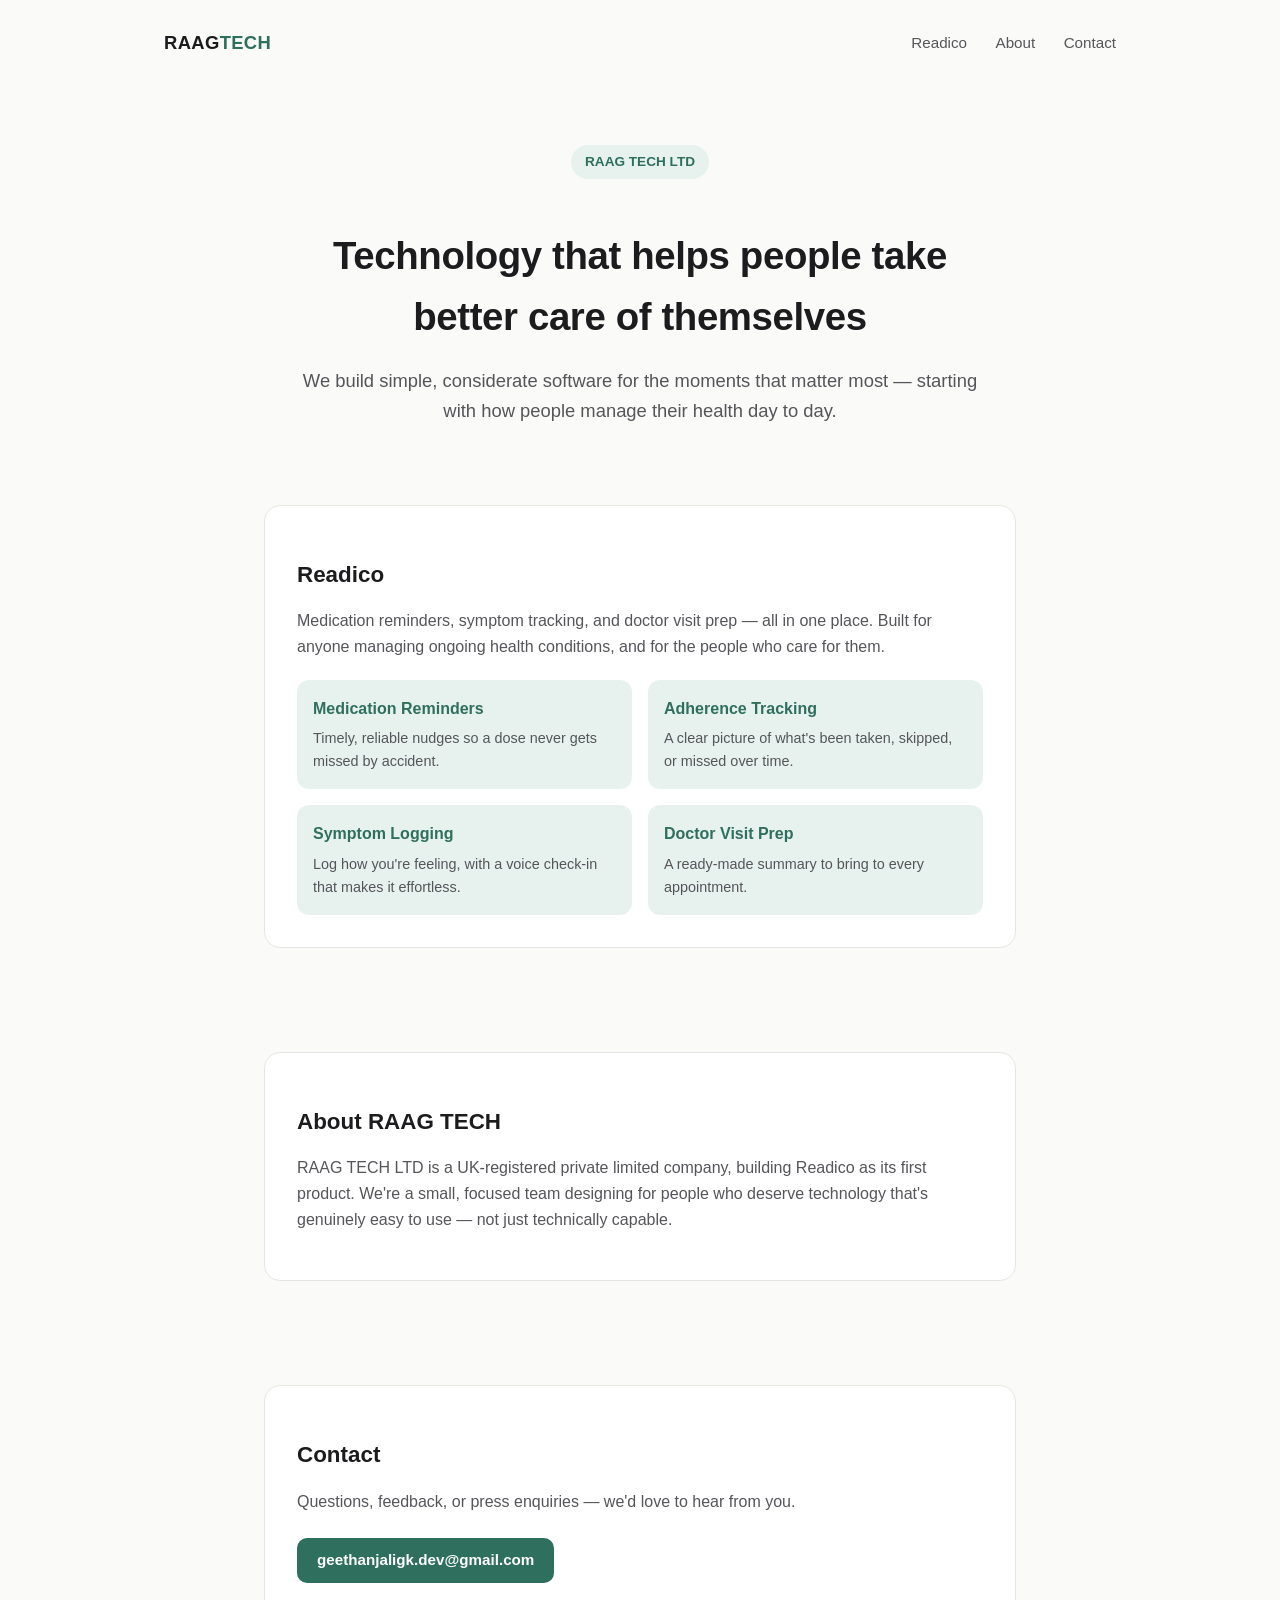
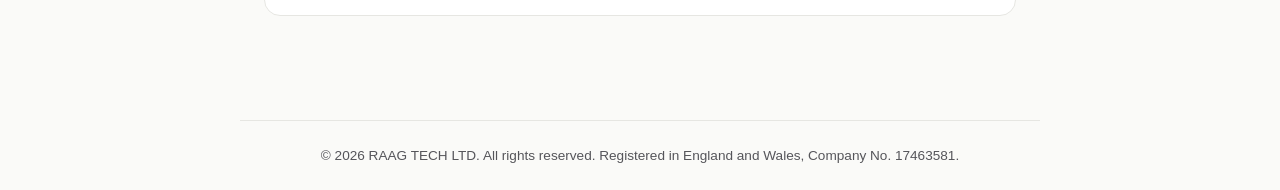
==== index.html @ 37e02e88 "Move company number from hero/about to footer" ====
<!DOCTYPE html>
<html lang="en">
<head>
<meta charset="UTF-8">
<meta name="viewport" content="width=device-width, initial-scale=1.0">
<title>RAAG TECH LTD</title>
<meta name="description" content="RAAG TECH LTD — creators of Readico, a medication reminder, symptom tracking and doctor visit prep app.">
<style>
  :root {
    --bg: #fafaf8;
    --surface: #ffffff;
    --text: #1c1c1e;
    --text-secondary: #55555a;
    --border: #e6e6e2;
    --accent: #2f6f5e;
    --accent-soft: #e7f2ee;
  }
  @media (prefers-color-scheme: dark) {
    :root {
      --bg: #14161a;
      --surface: #1c1f24;
      --text: #f2f2f0;
      --text-secondary: #a8aab0;
      --border: #2a2d33;
      --accent: #6fcbb0;
      --accent-soft: #1f2e29;
    }
  }
  * { box-sizing: border-box; }
  body {
    margin: 0;
    font-family: -apple-system, BlinkMacSystemFont, "Segoe UI", Roboto, Helvetica, Arial, sans-serif;
    background: var(--bg);
    color: var(--text);
    line-height: 1.6;
  }
  header {
    padding: 28px 24px;
    display: flex;
    align-items: center;
    justify-content: space-between;
    max-width: 1000px;
    margin: 0 auto;
  }
  .logo {
    font-weight: 700;
    font-size: 1.15rem;
    letter-spacing: 0.02em;
  }
  .logo span { color: var(--accent); }
  nav a {
    color: var(--text-secondary);
    text-decoration: none;
    margin-left: 24px;
    font-size: 0.95rem;
  }
  nav a:hover { color: var(--accent); }

  .hero {
    max-width: 760px;
    margin: 60px auto 40px;
    padding: 0 24px;
    text-align: center;
  }
  .hero h1 {
    font-size: 2.4rem;
    margin-bottom: 16px;
    letter-spacing: -0.01em;
  }
  .hero p {
    font-size: 1.15rem;
    color: var(--text-secondary);
    margin-bottom: 28px;
  }
  .badge {
    display: inline-block;
    background: var(--accent-soft);
    color: var(--accent);
    padding: 6px 14px;
    border-radius: 999px;
    font-size: 0.85rem;
    font-weight: 600;
    margin-bottom: 20px;
  }

  section {
    max-width: 800px;
    margin: 0 auto;
    padding: 40px 24px;
  }
  .card {
    background: var(--surface);
    border: 1px solid var(--border);
    border-radius: 16px;
    padding: 32px;
    margin-bottom: 24px;
  }
  h2 {
    font-size: 1.4rem;
    margin-bottom: 12px;
  }
  .card p { color: var(--text-secondary); }

  .features {
    display: grid;
    grid-template-columns: repeat(2, 1fr);
    gap: 16px;
    margin-top: 20px;
  }
  @media (max-width: 560px) {
    .features { grid-template-columns: 1fr; }
  }
  .feature {
    padding: 16px;
    border-radius: 12px;
    background: var(--accent-soft);
  }
  .feature h3 {
    margin: 0 0 6px;
    font-size: 1rem;
    color: var(--accent);
  }
  .feature p {
    margin: 0;
    font-size: 0.9rem;
    color: var(--text-secondary);
  }

  footer {
    max-width: 800px;
    margin: 40px auto 0;
    padding: 24px;
    border-top: 1px solid var(--border);
    text-align: center;
    color: var(--text-secondary);
    font-size: 0.85rem;
  }
  footer a { color: var(--accent); text-decoration: none; }

  .contact-btn {
    display: inline-block;
    margin-top: 8px;
    background: var(--accent);
    color: #fff;
    padding: 10px 20px;
    border-radius: 10px;
    text-decoration: none;
    font-weight: 600;
    font-size: 0.95rem;
  }
</style>
</head>
<body>

<header>
  <div class="logo">RAAG<span>TECH</span></div>
  <nav>
    <a href="#readico">Readico</a>
    <a href="#about">About</a>
    <a href="#contact">Contact</a>
  </nav>
</header>

<div class="hero">
  <div class="badge">RAAG TECH LTD</div>
  <h1>Technology that helps people take better care of themselves</h1>
  <p>We build simple, considerate software for the moments that matter most — starting with how people manage their health day to day.</p>
</div>

<section id="readico">
  <div class="card">
    <h2>Readico</h2>
    <p>Medication reminders, symptom tracking, and doctor visit prep — all in one place. Built for anyone managing ongoing health conditions, and for the people who care for them.</p>
    <div class="features">
      <div class="feature">
        <h3>Medication Reminders</h3>
        <p>Timely, reliable nudges so a dose never gets missed by accident.</p>
      </div>
      <div class="feature">
        <h3>Adherence Tracking</h3>
        <p>A clear picture of what's been taken, skipped, or missed over time.</p>
      </div>
      <div class="feature">
        <h3>Symptom Logging</h3>
        <p>Log how you're feeling, with a voice check-in that makes it effortless.</p>
      </div>
      <div class="feature">
        <h3>Doctor Visit Prep</h3>
        <p>A ready-made summary to bring to every appointment.</p>
      </div>
    </div>
  </div>
</section>

<section id="about">
  <div class="card">
    <h2>About RAAG TECH</h2>
    <p>RAAG TECH LTD is a UK-registered private limited company, building Readico as its first product. We're a small, focused team designing for people who deserve technology that's genuinely easy to use — not just technically capable.</p>
  </div>
</section>

<section id="contact">
  <div class="card">
    <h2>Contact</h2>
    <p>Questions, feedback, or press enquiries — we'd love to hear from you.</p>
    <a class="contact-btn" href="mailto:geethanjaligk.dev@gmail.com">geethanjaligk.dev@gmail.com</a>
  </div>
</section>

<footer>
  &copy; 2026 RAAG TECH LTD. All rights reserved. Registered in England and Wales, Company No. 17463581.
</footer>

</body>
</html>
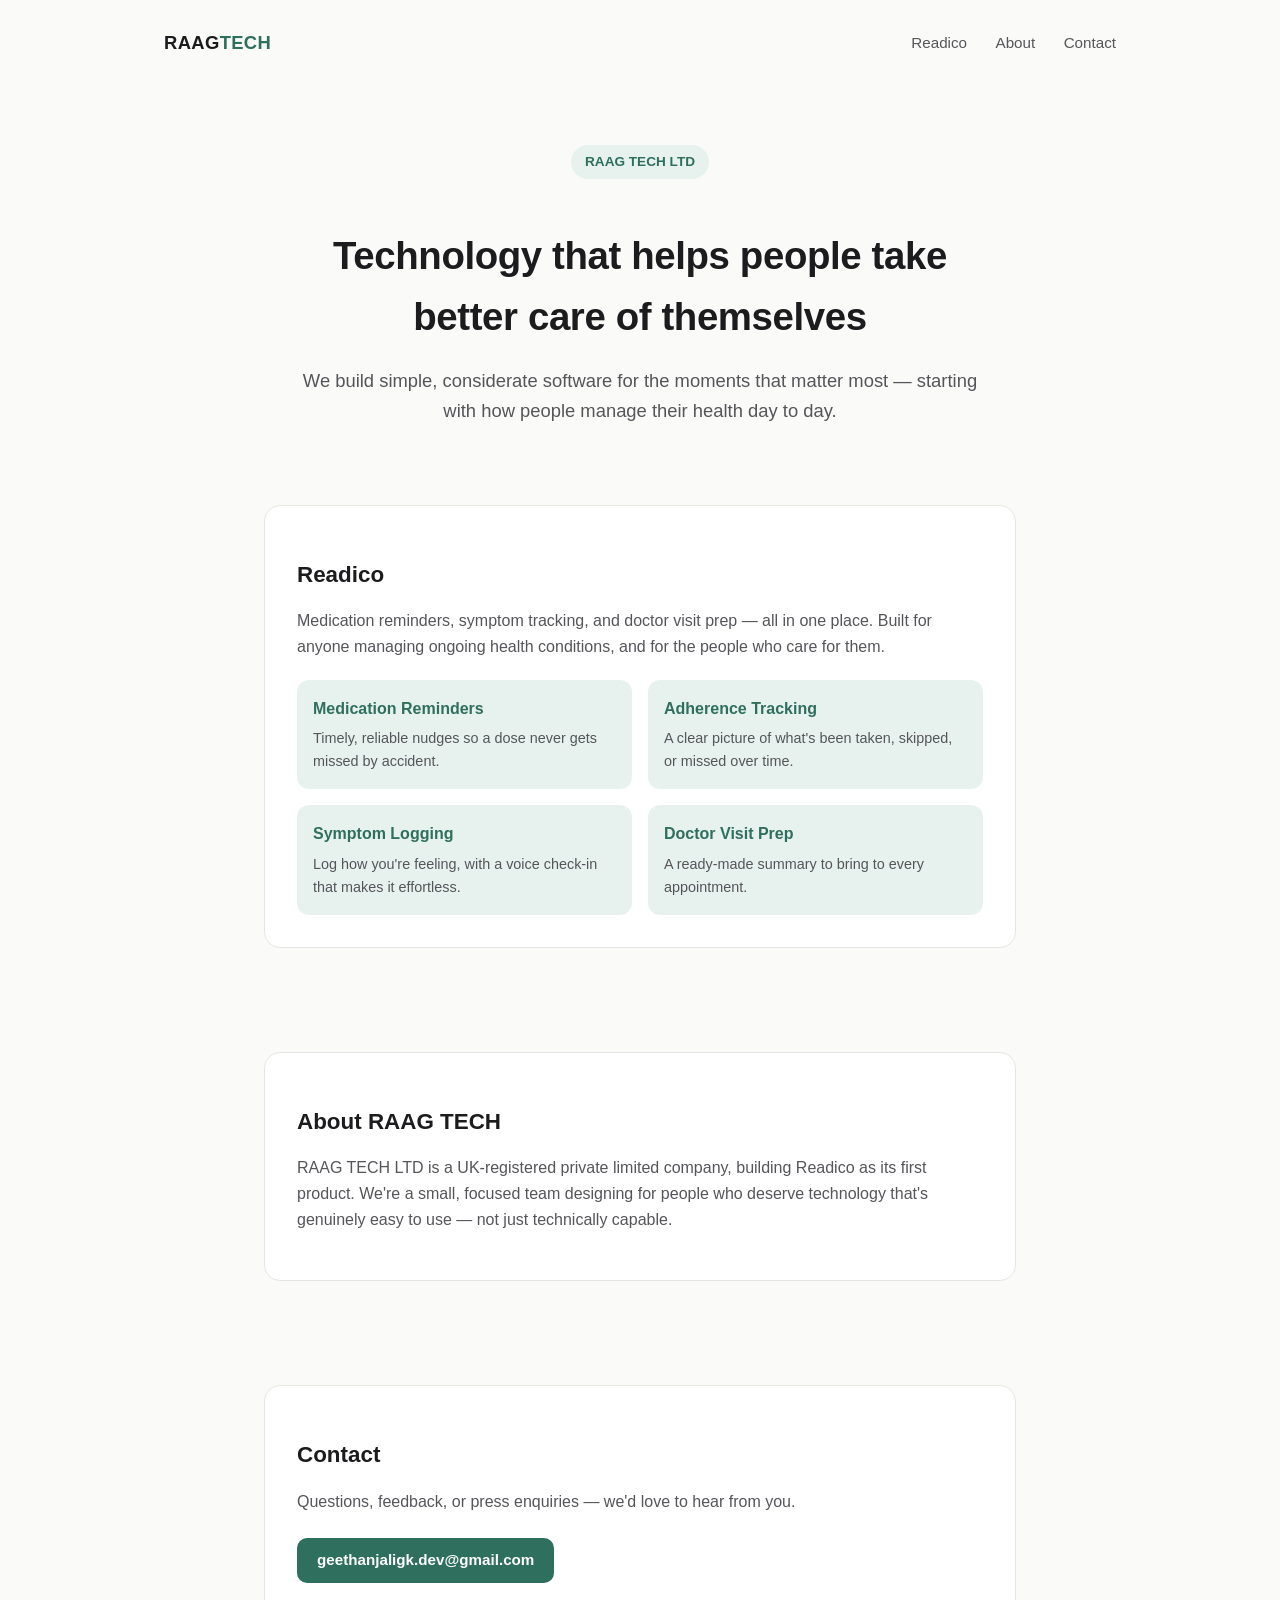
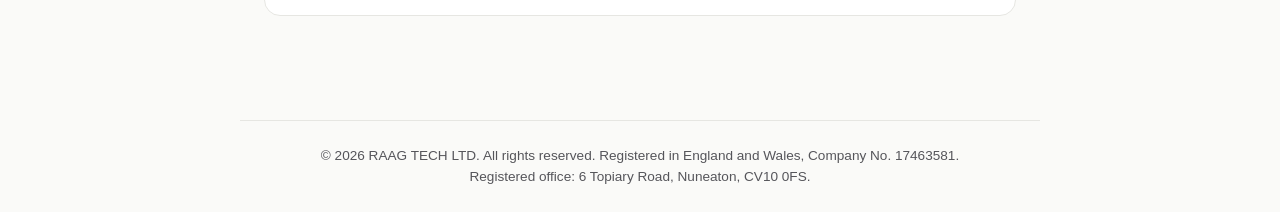
==== commit 4475c9f8: "Add registered office address to footer" ====
--- a/index.html
+++ b/index.html
@@ -208,7 +208,7 @@
 </section>
 
 <footer>
-  &copy; 2026 RAAG TECH LTD. All rights reserved. Registered in England and Wales, Company No. 17463581.
+  &copy; 2026 RAAG TECH LTD. All rights reserved. Registered in England and Wales, Company No. 17463581.<br>Registered office: 6 Topiary Road, Nuneaton, CV10 0FS.
 </footer>
 
 </body>
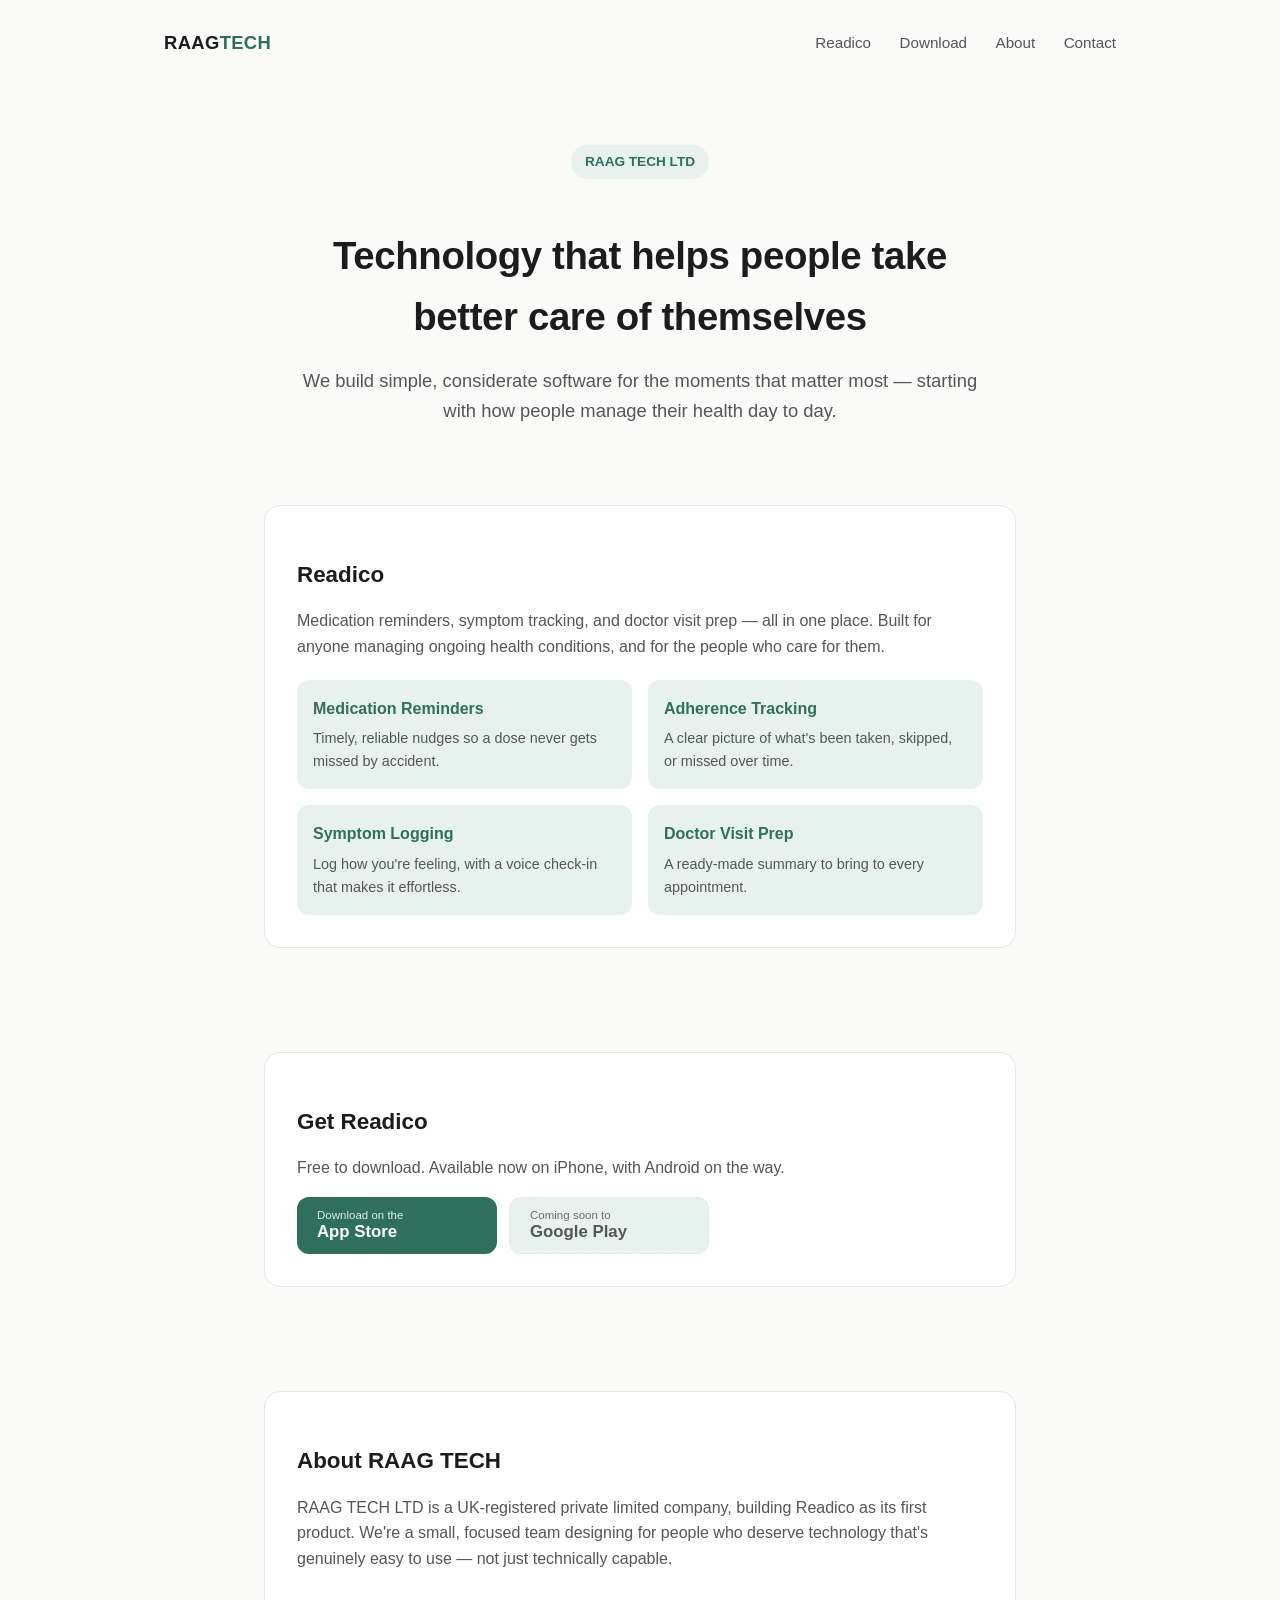
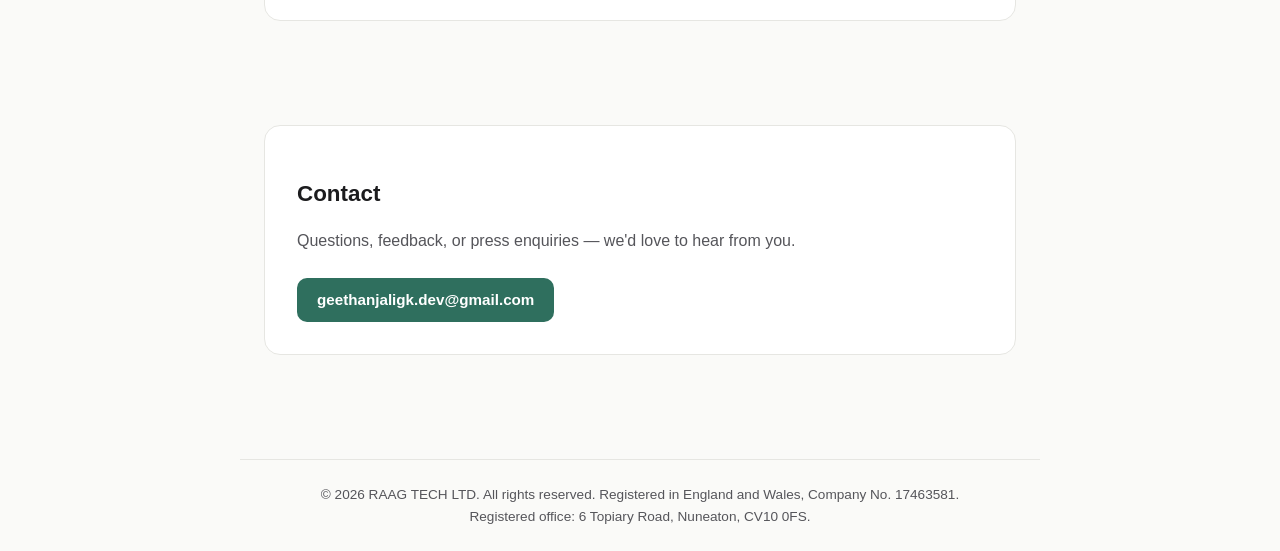
==== commit ff28c05d: "Add download section with App Store link, Google Play coming soon" ====
--- a/index.html
+++ b/index.html
@@ -148,6 +148,33 @@
     font-weight: 600;
     font-size: 0.95rem;
   }
+
+  .download-row {
+    display: flex;
+    flex-wrap: wrap;
+    gap: 12px;
+    margin-top: 16px;
+  }
+  .store-btn {
+    display: inline-flex;
+    flex-direction: column;
+    justify-content: center;
+    min-width: 200px;
+    padding: 10px 20px;
+    border-radius: 12px;
+    text-decoration: none;
+    background: var(--accent);
+    color: #fff;
+    line-height: 1.25;
+  }
+  .store-btn small { font-size: 0.72rem; opacity: 0.85; }
+  .store-btn strong { font-size: 1.05rem; }
+  .store-btn.soon {
+    background: var(--accent-soft);
+    color: var(--text-secondary);
+    cursor: default;
+    border: 1px dashed var(--border);
+  }
 </style>
 </head>
 <body>
@@ -156,6 +183,7 @@
   <div class="logo">RAAG<span>TECH</span></div>
   <nav>
     <a href="#readico">Readico</a>
+    <a href="#download">Download</a>
     <a href="#about">About</a>
     <a href="#contact">Contact</a>
   </nav>
@@ -192,6 +220,23 @@
   </div>
 </section>
 
+<section id="download">
+  <div class="card">
+    <h2>Get Readico</h2>
+    <p>Free to download. Available now on iPhone, with Android on the way.</p>
+    <div class="download-row">
+      <a class="store-btn" href="https://apps.apple.com/us/app/readico/id6802690472" target="_blank" rel="noopener">
+        <small>Download on the</small>
+        <strong>App Store</strong>
+      </a>
+      <span class="store-btn soon">
+        <small>Coming soon to</small>
+        <strong>Google Play</strong>
+      </span>
+    </div>
+  </div>
+</section>
+
 <section id="about">
   <div class="card">
     <h2>About RAAG TECH</h2>
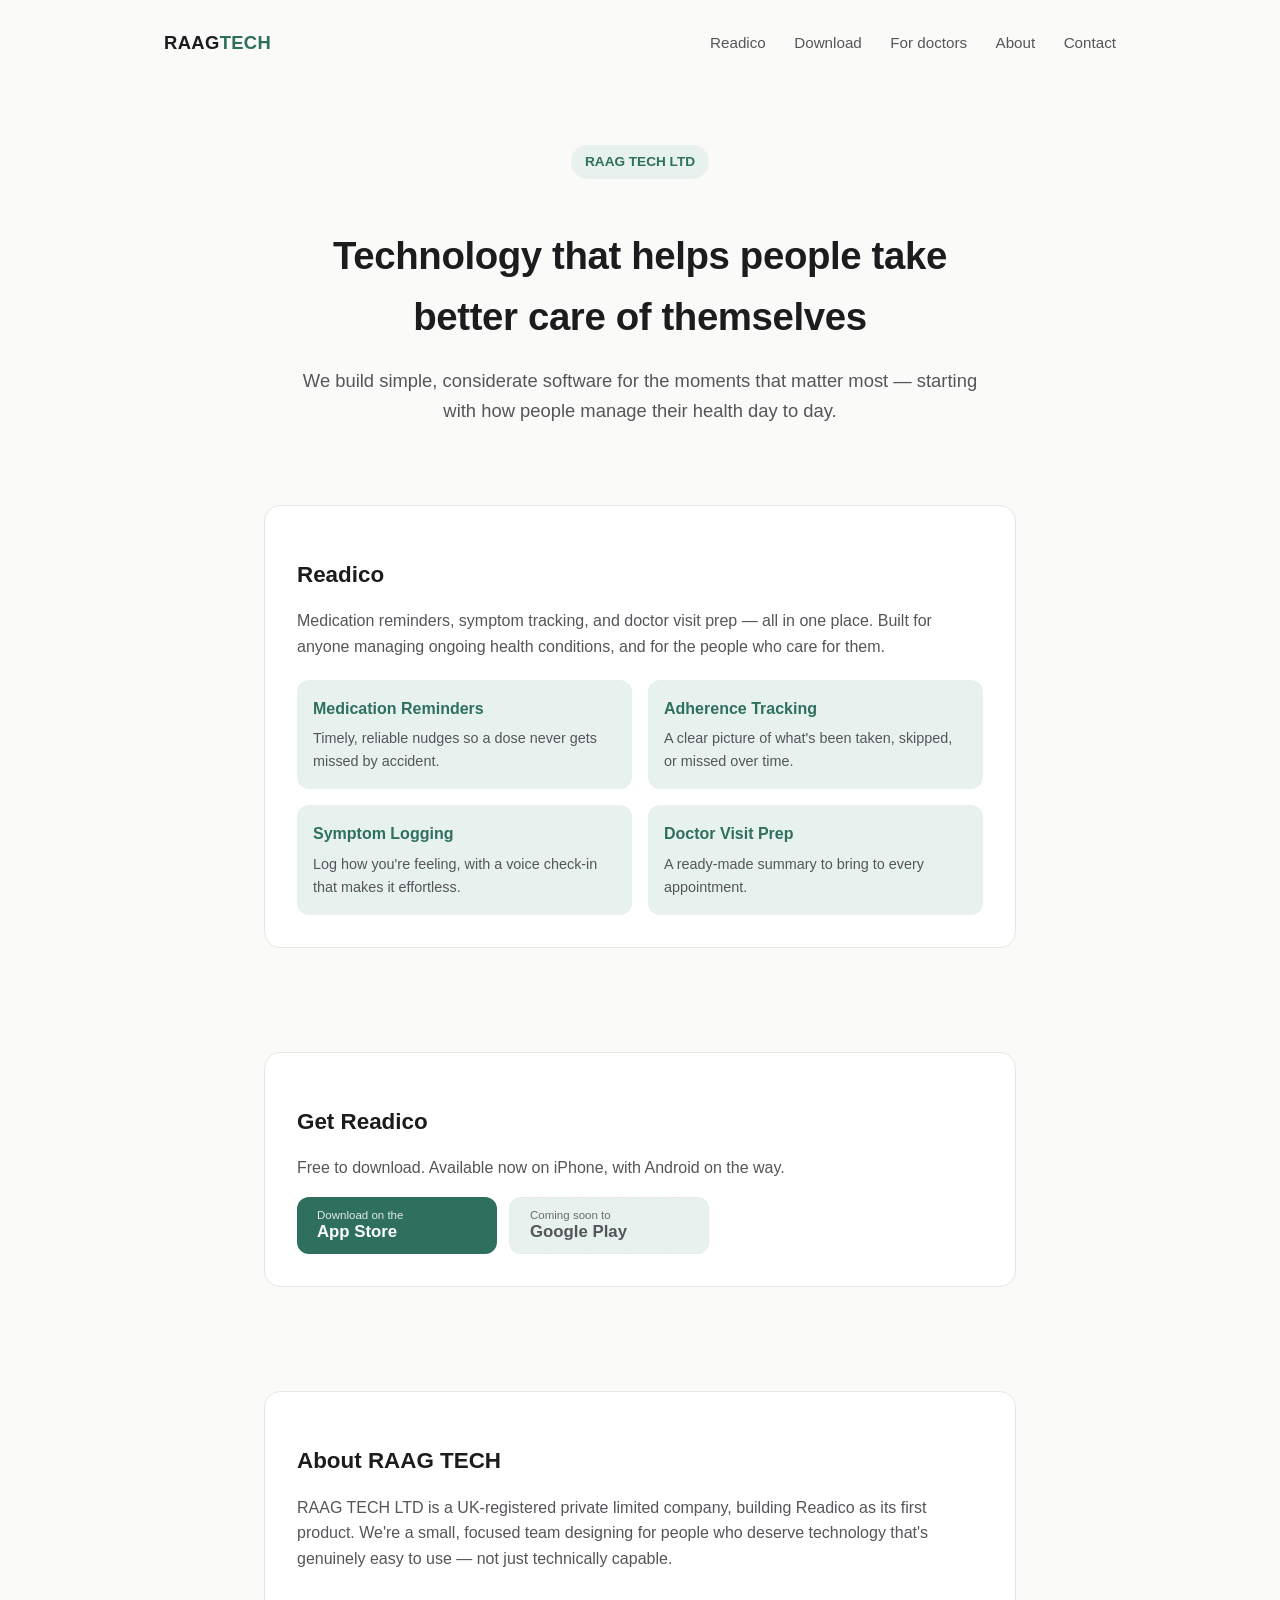
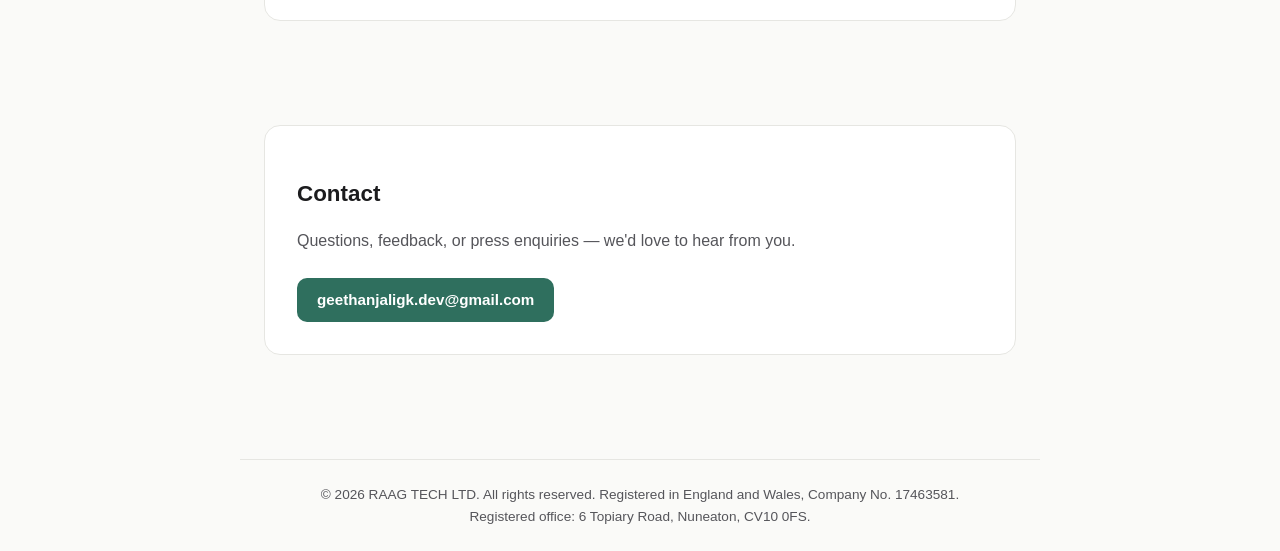
==== commit 74452264: "Add 'For doctors' page and nav link" ====
--- a/index.html
+++ b/index.html
@@ -1,6 +1,7 @@
 <!DOCTYPE html>
 <html lang="en">
 <head>
+<meta name="google-site-verification" content="OZCHnRTXgnMmy27Qr0V-oLqjlFC-EurieJXSDMGQT9Q" />
 <meta charset="UTF-8">
 <meta name="viewport" content="width=device-width, initial-scale=1.0">
 <title>RAAG TECH LTD</title>
@@ -184,6 +185,7 @@
   <nav>
     <a href="#readico">Readico</a>
     <a href="#download">Download</a>
+    <a href="/doctors.html">For doctors</a>
     <a href="#about">About</a>
     <a href="#contact">Contact</a>
   </nav>
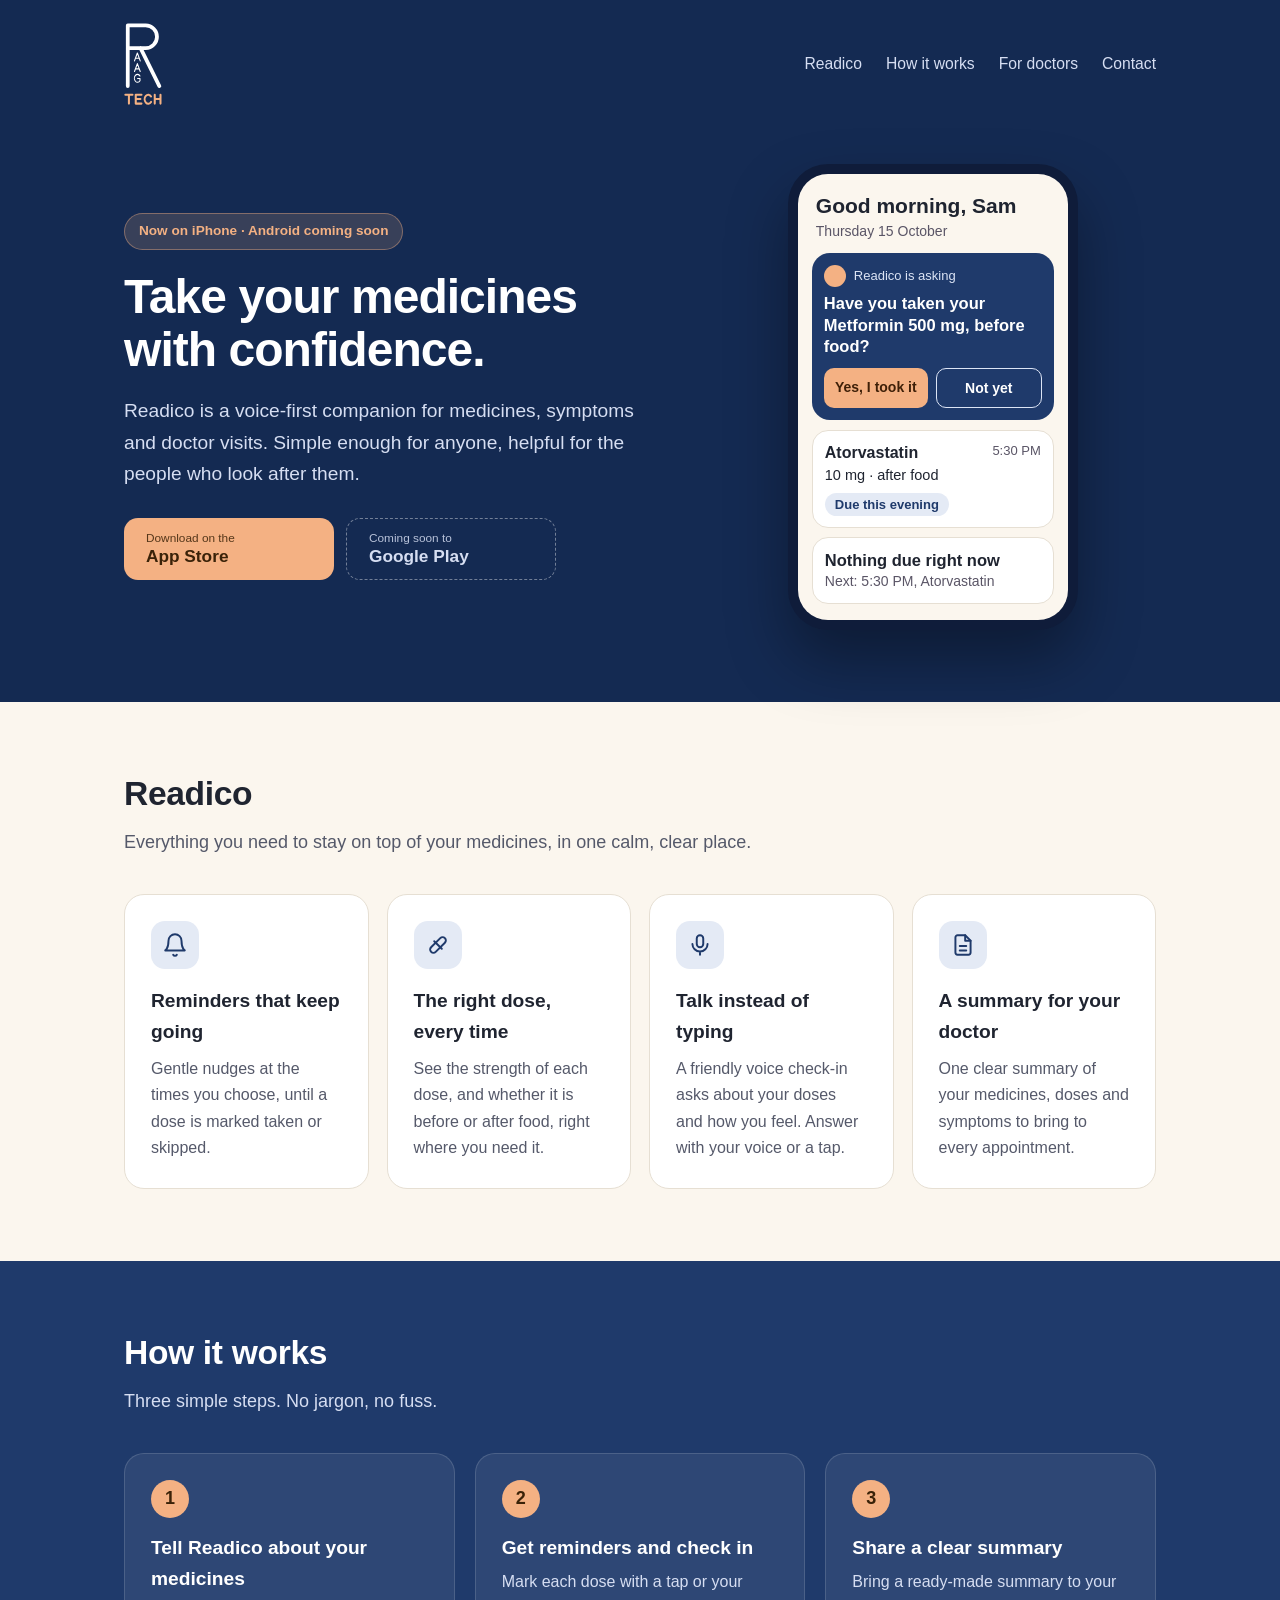
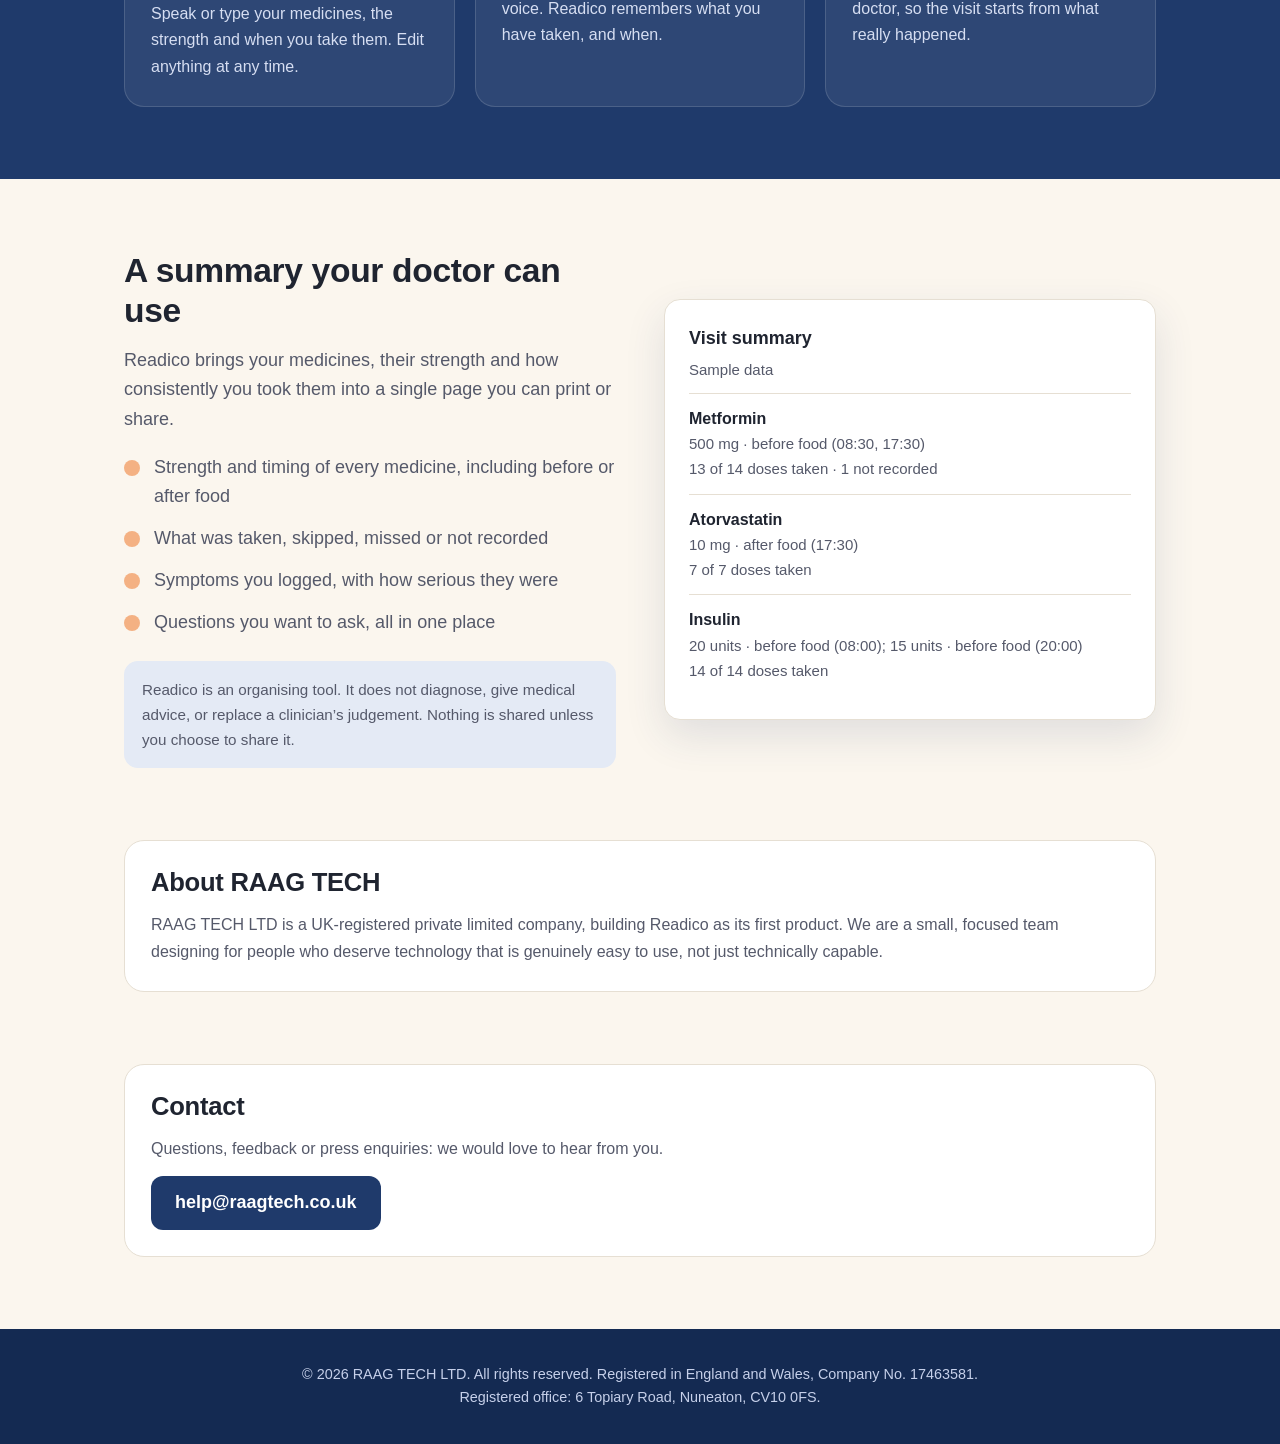
==== commit 2a7103de: "Website redesign: navy theme, new RAAG TECH logo, shared stylesheet, rebuilt home and doctors pages " ====
--- a/index.html
+++ b/index.html
@@ -5,256 +5,146 @@
 <meta charset="UTF-8">
 <meta name="viewport" content="width=device-width, initial-scale=1.0">
 <title>RAAG TECH LTD</title>
-<meta name="description" content="RAAG TECH LTD — creators of Readico, a medication reminder, symptom tracking and doctor visit prep app.">
-<style>
-  :root {
-    --bg: #fafaf8;
-    --surface: #ffffff;
-    --text: #1c1c1e;
-    --text-secondary: #55555a;
-    --border: #e6e6e2;
-    --accent: #2f6f5e;
-    --accent-soft: #e7f2ee;
-  }
-  @media (prefers-color-scheme: dark) {
-    :root {
-      --bg: #14161a;
-      --surface: #1c1f24;
-      --text: #f2f2f0;
-      --text-secondary: #a8aab0;
-      --border: #2a2d33;
-      --accent: #6fcbb0;
-      --accent-soft: #1f2e29;
-    }
-  }
-  * { box-sizing: border-box; }
-  body {
-    margin: 0;
-    font-family: -apple-system, BlinkMacSystemFont, "Segoe UI", Roboto, Helvetica, Arial, sans-serif;
-    background: var(--bg);
-    color: var(--text);
-    line-height: 1.6;
-  }
-  header {
-    padding: 28px 24px;
-    display: flex;
-    align-items: center;
-    justify-content: space-between;
-    max-width: 1000px;
-    margin: 0 auto;
-  }
-  .logo {
-    font-weight: 700;
-    font-size: 1.15rem;
-    letter-spacing: 0.02em;
-  }
-  .logo span { color: var(--accent); }
-  nav a {
-    color: var(--text-secondary);
-    text-decoration: none;
-    margin-left: 24px;
-    font-size: 0.95rem;
-  }
-  nav a:hover { color: var(--accent); }
-
-  .hero {
-    max-width: 760px;
-    margin: 60px auto 40px;
-    padding: 0 24px;
-    text-align: center;
-  }
-  .hero h1 {
-    font-size: 2.4rem;
-    margin-bottom: 16px;
-    letter-spacing: -0.01em;
-  }
-  .hero p {
-    font-size: 1.15rem;
-    color: var(--text-secondary);
-    margin-bottom: 28px;
-  }
-  .badge {
-    display: inline-block;
-    background: var(--accent-soft);
-    color: var(--accent);
-    padding: 6px 14px;
-    border-radius: 999px;
-    font-size: 0.85rem;
-    font-weight: 600;
-    margin-bottom: 20px;
-  }
-
-  section {
-    max-width: 800px;
-    margin: 0 auto;
-    padding: 40px 24px;
-  }
-  .card {
-    background: var(--surface);
-    border: 1px solid var(--border);
-    border-radius: 16px;
-    padding: 32px;
-    margin-bottom: 24px;
-  }
-  h2 {
-    font-size: 1.4rem;
-    margin-bottom: 12px;
-  }
-  .card p { color: var(--text-secondary); }
-
-  .features {
-    display: grid;
-    grid-template-columns: repeat(2, 1fr);
-    gap: 16px;
-    margin-top: 20px;
-  }
-  @media (max-width: 560px) {
-    .features { grid-template-columns: 1fr; }
-  }
-  .feature {
-    padding: 16px;
-    border-radius: 12px;
-    background: var(--accent-soft);
-  }
-  .feature h3 {
-    margin: 0 0 6px;
-    font-size: 1rem;
-    color: var(--accent);
-  }
-  .feature p {
-    margin: 0;
-    font-size: 0.9rem;
-    color: var(--text-secondary);
-  }
-
-  footer {
-    max-width: 800px;
-    margin: 40px auto 0;
-    padding: 24px;
-    border-top: 1px solid var(--border);
-    text-align: center;
-    color: var(--text-secondary);
-    font-size: 0.85rem;
-  }
-  footer a { color: var(--accent); text-decoration: none; }
-
-  .contact-btn {
-    display: inline-block;
-    margin-top: 8px;
-    background: var(--accent);
-    color: #fff;
-    padding: 10px 20px;
-    border-radius: 10px;
-    text-decoration: none;
-    font-weight: 600;
-    font-size: 0.95rem;
-  }
-
-  .download-row {
-    display: flex;
-    flex-wrap: wrap;
-    gap: 12px;
-    margin-top: 16px;
-  }
-  .store-btn {
-    display: inline-flex;
-    flex-direction: column;
-    justify-content: center;
-    min-width: 200px;
-    padding: 10px 20px;
-    border-radius: 12px;
-    text-decoration: none;
-    background: var(--accent);
-    color: #fff;
-    line-height: 1.25;
-  }
-  .store-btn small { font-size: 0.72rem; opacity: 0.85; }
-  .store-btn strong { font-size: 1.05rem; }
-  .store-btn.soon {
-    background: var(--accent-soft);
-    color: var(--text-secondary);
-    cursor: default;
-    border: 1px dashed var(--border);
-  }
-</style>
+<meta name="description" content="RAAG TECH LTD — creators of Readico, a voice-first medication reminder, symptom tracking and doctor visit summary app.">
+<meta name="theme-color" content="#142A52">
+<link rel="icon" type="image/svg+xml" href="assets/icon.svg">
+<link rel="alternate icon" type="image/png" href="assets/readico-icon.png">
+<link rel="stylesheet" href="assets/site.css">
 </head>
 <body>
 
-<header>
-  <div class="logo">RAAG<span>TECH</span></div>
-  <nav>
-    <a href="#readico">Readico</a>
-    <a href="#download">Download</a>
-    <a href="/doctors.html">For doctors</a>
-    <a href="#about">About</a>
-    <a href="#contact">Contact</a>
-  </nav>
-</header>
+<div class="top">
+  <header class="bar">
+    <a class="logo" href="/" aria-label="RAAG TECH home"><img src="assets/logo-dark.svg" alt="RAAG TECH" height="84"></a>
+    <nav class="menu">
+      <a href="#readico">Readico</a>
+      <a href="#how">How it works</a>
+      <a href="doctors.html">For doctors</a>
+      <a href="#contact">Contact</a>
+    </nav>
+  </header>
 
-<div class="hero">
-  <div class="badge">RAAG TECH LTD</div>
-  <h1>Technology that helps people take better care of themselves</h1>
-  <p>We build simple, considerate software for the moments that matter most — starting with how people manage their health day to day.</p>
+  <div class="wrap hero">
+    <div>
+      <span class="pill">Now on iPhone &middot; Android coming soon</span>
+      <h1>Take your medicines with confidence.</h1>
+      <p class="lead">Readico is a voice-first companion for medicines, symptoms and doctor visits. Simple enough for anyone, helpful for the people who look after them.</p>
+      <div class="cta">
+        <a class="btn primary" href="https://apps.apple.com/us/app/readico/id6802690472" target="_blank" rel="noopener">
+          <small>Download on the</small>
+          <strong>App Store</strong>
+        </a>
+        <span class="btn ghost">
+          <small>Coming soon to</small>
+          <strong>Google Play</strong>
+        </span>
+      </div>
+    </div>
+
+    <div class="phone" role="img" aria-label="Readico on a phone: Readico asks whether you have taken your Metformin, with a clear Yes button, and below it shows the next dose due this evening.">
+      <div class="screen">
+        <div class="hi">Good morning, Sam</div>
+        <div class="date">Thursday 15 October</div>
+        <div class="voice">
+          <div class="lab"><span class="dot"></span>Readico is asking</div>
+          <div class="q">Have you taken your Metformin 500 mg, before food?</div>
+          <div class="row"><span class="yes">Yes, I took it</span><span class="no">Not yet</span></div>
+        </div>
+        <div class="mini">
+          <b>Atorvastatin</b><span class="t">5:30 PM</span>
+          <div class="d">10 mg &middot; after food</div>
+          <span class="chip">Due this evening</span>
+        </div>
+        <div class="next"><b>Nothing due right now</b><span>Next: 5:30 PM, Atorvastatin</span></div>
+      </div>
+    </div>
+  </div>
 </div>
 
-<section id="readico">
-  <div class="card">
+<section class="block" id="readico">
+  <div class="wrap">
     <h2>Readico</h2>
-    <p>Medication reminders, symptom tracking, and doctor visit prep — all in one place. Built for anyone managing ongoing health conditions, and for the people who care for them.</p>
-    <div class="features">
-      <div class="feature">
-        <h3>Medication Reminders</h3>
-        <p>Timely, reliable nudges so a dose never gets missed by accident.</p>
+    <p class="sub">Everything you need to stay on top of your medicines, in one calm, clear place.</p>
+    <div class="grid4">
+      <div class="card">
+        <div class="ic"><svg viewBox="0 0 24 24" width="26" height="26" fill="none" stroke="#1F3A6B" stroke-width="1.8" stroke-linecap="round" stroke-linejoin="round"><path d="M6 8a6 6 0 0 1 12 0c0 7 3 9 3 9H3s3-2 3-9"/><path d="M10.3 21a1.94 1.94 0 0 0 3.4 0"/></svg></div>
+        <h3>Reminders that keep going</h3>
+        <p>Gentle nudges at the times you choose, until a dose is marked taken or skipped.</p>
       </div>
-      <div class="feature">
-        <h3>Adherence Tracking</h3>
-        <p>A clear picture of what's been taken, skipped, or missed over time.</p>
+      <div class="card">
+        <div class="ic"><svg viewBox="0 0 24 24" width="26" height="26" fill="none" stroke="#1F3A6B" stroke-width="1.8" stroke-linecap="round" stroke-linejoin="round"><rect x="3" y="9" width="18" height="6" rx="3" transform="rotate(-45 12 12)"/><path d="m8.5 8.5 7 7"/></svg></div>
+        <h3>The right dose, every time</h3>
+        <p>See the strength of each dose, and whether it is before or after food, right where you need it.</p>
       </div>
-      <div class="feature">
-        <h3>Symptom Logging</h3>
-        <p>Log how you're feeling, with a voice check-in that makes it effortless.</p>
+      <div class="card">
+        <div class="ic"><svg viewBox="0 0 24 24" width="26" height="26" fill="none" stroke="#1F3A6B" stroke-width="1.8" stroke-linecap="round" stroke-linejoin="round"><rect x="9" y="3" width="6" height="11" rx="3"/><path d="M5 11a7 7 0 0 0 14 0M12 18v3"/></svg></div>
+        <h3>Talk instead of typing</h3>
+        <p>A friendly voice check-in asks about your doses and how you feel. Answer with your voice or a tap.</p>
       </div>
-      <div class="feature">
-        <h3>Doctor Visit Prep</h3>
-        <p>A ready-made summary to bring to every appointment.</p>
+      <div class="card">
+        <div class="ic"><svg viewBox="0 0 24 24" width="26" height="26" fill="none" stroke="#1F3A6B" stroke-width="1.8" stroke-linecap="round" stroke-linejoin="round"><path d="M14 3H7a2 2 0 0 0-2 2v14a2 2 0 0 0 2 2h10a2 2 0 0 0 2-2V8z"/><path d="M14 3v5h5M9 13h6M9 17h6"/></svg></div>
+        <h3>A summary for your doctor</h3>
+        <p>One clear summary of your medicines, doses and symptoms to bring to every appointment.</p>
       </div>
     </div>
   </div>
 </section>
 
-<section id="download">
-  <div class="card">
-    <h2>Get Readico</h2>
-    <p>Free to download. Available now on iPhone, with Android on the way.</p>
-    <div class="download-row">
-      <a class="store-btn" href="https://apps.apple.com/us/app/readico/id6802690472" target="_blank" rel="noopener">
-        <small>Download on the</small>
-        <strong>App Store</strong>
-      </a>
-      <span class="store-btn soon">
-        <small>Coming soon to</small>
-        <strong>Google Play</strong>
-      </span>
+<section class="block band" id="how">
+  <div class="wrap">
+    <h2>How it works</h2>
+    <p class="sub">Three simple steps. No jargon, no fuss.</p>
+    <div class="steps">
+      <div class="step"><div class="n">1</div><h3>Tell Readico about your medicines</h3><p>Speak or type your medicines, the strength and when you take them. Edit anything at any time.</p></div>
+      <div class="step"><div class="n">2</div><h3>Get reminders and check in</h3><p>Mark each dose with a tap or your voice. Readico remembers what you have taken, and when.</p></div>
+      <div class="step"><div class="n">3</div><h3>Share a clear summary</h3><p>Bring a ready-made summary to your doctor, so the visit starts from what really happened.</p></div>
     </div>
   </div>
 </section>
 
-<section id="about">
-  <div class="card">
-    <h2>About RAAG TECH</h2>
-    <p>RAAG TECH LTD is a UK-registered private limited company, building Readico as its first product. We're a small, focused team designing for people who deserve technology that's genuinely easy to use — not just technically capable.</p>
+<section class="block">
+  <div class="wrap split">
+    <div>
+      <h2>A summary your doctor can use</h2>
+      <p class="sub" style="margin-bottom:8px">Readico brings your medicines, their strength and how consistently you took them into a single page you can print or share.</p>
+      <ul class="ticks">
+        <li>Strength and timing of every medicine, including before or after food</li>
+        <li>What was taken, skipped, missed or not recorded</li>
+        <li>Symptoms you logged, with how serious they were</li>
+        <li>Questions you want to ask, all in one place</li>
+      </ul>
+      <div class="note">Readico is an organising tool. It does not diagnose, give medical advice, or replace a clinician&rsquo;s judgement. Nothing is shared unless you choose to share it.</div>
+    </div>
+    <div class="sheet" role="img" aria-label="Example of a visit summary with sample medicines">
+      <h4>Visit summary</h4>
+      <div style="color:#55596A;margin-bottom:10px">Sample data</div>
+      <div class="m"><b>Metformin</b><span>500 mg &middot; before food (08:30, 17:30)</span><br><span>13 of 14 doses taken &middot; 1 not recorded</span></div>
+      <div class="m"><b>Atorvastatin</b><span>10 mg &middot; after food (17:30)</span><br><span>7 of 7 doses taken</span></div>
+      <div class="m"><b>Insulin</b><span>20 units &middot; before food (08:00); 15 units &middot; before food (20:00)</span><br><span>14 of 14 doses taken</span></div>
+    </div>
   </div>
 </section>
 
-<section id="contact">
-  <div class="card">
-    <h2>Contact</h2>
-    <p>Questions, feedback, or press enquiries — we'd love to hear from you.</p>
-    <a class="contact-btn" href="mailto:geethanjaligk.dev@gmail.com">geethanjaligk.dev@gmail.com</a>
+<section class="block" style="padding-top:0">
+  <div class="wrap">
+    <div class="card">
+      <h2 style="font-size:1.6rem">About RAAG TECH</h2>
+      <p style="margin:0">RAAG TECH LTD is a UK-registered private limited company, building Readico as its first product. We are a small, focused team designing for people who deserve technology that is genuinely easy to use, not just technically capable.</p>
+    </div>
   </div>
 </section>
 
-<footer>
+<section class="block" id="contact" style="padding-top:0">
+  <div class="wrap">
+    <div class="card">
+      <h2 style="font-size:1.6rem">Contact</h2>
+      <p style="margin:0 0 6px">Questions, feedback or press enquiries: we would love to hear from you.</p>
+      <a class="contact-btn" href="mailto:help@raagtech.co.uk">help@raagtech.co.uk</a>
+    </div>
+  </div>
+</section>
+
+<footer class="foot">
   &copy; 2026 RAAG TECH LTD. All rights reserved. Registered in England and Wales, Company No. 17463581.<br>Registered office: 6 Topiary Road, Nuneaton, CV10 0FS.
 </footer>
 
--- a/assets/site.css
+++ b/assets/site.css
@@ -0,0 +1,157 @@
+:root {
+  --navy: #1F3A6B;
+  --navy-deep: #142A52;
+  --navy-900: #0F1C3A;
+  --cream: #FBF6EE;
+  --apricot: #F4B183;
+  --ink: #1F2430;
+  --muted: #55596A;
+  --card: #FFFFFF;
+  --line: #E6DFD3;
+  --tint: #E4EAF5;
+  --bg: #FBF6EE;
+  --text: #1F2430;
+  --text-secondary: #55596A;
+  --accent: #1F3A6B;
+}
+@media (prefers-color-scheme: dark) {
+  :root {
+    --bg: #12182A;
+    --card: #1C2540;
+    --line: #30395A;
+    --tint: #2A3560;
+    --text: #EEF1FA;
+    --text-secondary: #BFC6DD;
+    --accent: #8FB0F0;
+  }
+}
+* { box-sizing: border-box; }
+html { scroll-behavior: smooth; }
+body {
+  margin: 0;
+  font-family: -apple-system, BlinkMacSystemFont, "Segoe UI", Roboto, Helvetica, Arial, sans-serif;
+  background: var(--bg);
+  color: var(--text);
+  line-height: 1.65;
+  font-size: 18px;
+}
+a { color: var(--accent); }
+img { max-width: 100%; }
+.wrap { max-width: 1080px; margin: 0 auto; padding: 0 24px; }
+
+/* Header and hero */
+.top { background: var(--navy-deep); color: #fff; }
+header.bar {
+  display: flex; align-items: center; justify-content: space-between;
+  max-width: 1080px; margin: 0 auto; padding: 22px 24px;
+}
+.logo { display: flex; align-items: center; gap: 10px; text-decoration: none; color: #fff; font-weight: 700; font-size: 1.15rem; letter-spacing: 0.04em; }
+.logo img { height: 84px; width: auto; }
+.logo span { color: var(--apricot); }
+nav.menu a { color: #D6DEF2; text-decoration: none; margin-left: 24px; font-size: 0.98rem; }
+nav.menu a:hover, nav.menu a.current { color: #fff; }
+nav.menu a.current { font-weight: 600; }
+.hero { display: grid; grid-template-columns: 1.1fr 0.9fr; gap: 40px; align-items: center; padding: 36px 24px 72px; }
+.hero h1 { font-size: 3rem; line-height: 1.12; letter-spacing: -0.02em; margin: 0 0 18px; color: #fff; }
+.hero p.lead { font-size: 1.2rem; color: #D6DEF2; margin: 0 0 28px; max-width: 34em; }
+.pill { display: inline-block; background: rgba(244,177,131,0.16); color: var(--apricot); border: 1px solid rgba(244,177,131,0.4); padding: 6px 14px; border-radius: 999px; font-size: 0.85rem; font-weight: 600; margin-bottom: 20px; }
+.cta { display: flex; flex-wrap: wrap; gap: 12px; }
+.btn { display: inline-flex; flex-direction: column; justify-content: center; min-width: 210px; padding: 12px 22px; border-radius: 14px; text-decoration: none; line-height: 1.25; }
+.btn small { font-size: 0.74rem; opacity: 0.85; }
+.btn strong { font-size: 1.08rem; }
+.btn.primary { background: var(--apricot); color: #3A2208; }
+.btn.ghost { background: transparent; color: #D6DEF2; border: 1px dashed rgba(255,255,255,0.4); cursor: default; }
+.btn.navy { background: var(--navy); color: #fff; }
+
+/* Phone mockup (sample data only) */
+.phone { width: 290px; margin: 0 auto; background: #0F1C3A; border-radius: 40px; padding: 10px; box-shadow: 0 30px 60px rgba(0,0,0,0.35); }
+.screen { background: #FBF6EE; color: #1F2430; border-radius: 30px; padding: 18px 14px 16px; font-size: 15px; line-height: 1.35; }
+.screen .hi { font-size: 21px; font-weight: 600; margin: 0 4px 2px; }
+.screen .date { color: #5A5566; margin: 0 4px 12px; font-size: 14px; }
+.voice { background: #1F3A6B; color: #fff; border-radius: 18px; padding: 12px; margin-bottom: 10px; }
+.voice .lab { display: flex; align-items: center; gap: 8px; font-size: 13px; color: #DCE4F5; }
+.voice .dot { width: 22px; height: 22px; border-radius: 50%; background: #F4B183; display: inline-block; }
+.voice .q { font-size: 16.5px; font-weight: 600; margin: 6px 0 10px; line-height: 1.3; }
+.voice .row { display: flex; gap: 8px; }
+.voice .row span { flex: 1; text-align: center; padding: 10px 6px; border-radius: 10px; font-weight: 600; font-size: 14px; }
+.voice .yes { background: #F4B183; color: #3F2008; }
+.voice .no { border: 1.5px solid #DCE4F5; color: #fff; }
+.mini { background: #fff; border: 1px solid #E6DFD3; border-radius: 16px; padding: 11px 12px; margin-bottom: 9px; }
+.mini b { font-size: 16px; }
+.mini .t { float: right; color: #5A5566; font-size: 13px; }
+.mini .d { margin: 2px 0 7px; font-size: 14.5px; }
+.chip { display: inline-block; background: #E4EAF5; color: #1F3A6B; border-radius: 999px; padding: 3px 10px; font-size: 13px; font-weight: 600; }
+.next { background: #fff; border: 1px solid #E6DFD3; border-radius: 16px; padding: 11px 12px; }
+.next b { font-size: 16.5px; display: block; }
+.next span { color: #5A5566; font-size: 14px; }
+
+/* Sections */
+section.block { padding: 72px 0; }
+h2 { font-size: 2.1rem; line-height: 1.2; letter-spacing: -0.01em; margin: 0 0 14px; }
+.sub { color: var(--text-secondary); max-width: 36em; margin: 0 0 36px; }
+.grid4 { display: grid; grid-template-columns: repeat(auto-fit, minmax(230px, 1fr)); gap: 18px; }
+.card { background: var(--card); border: 1px solid var(--line); border-radius: 20px; padding: 26px; }
+.card .ic { width: 48px; height: 48px; border-radius: 14px; background: var(--tint); display: flex; align-items: center; justify-content: center; margin-bottom: 16px; }
+.card .ic svg { width: 26px; height: 26px; stroke: var(--accent); fill: none; stroke-width: 1.8; stroke-linecap: round; stroke-linejoin: round; }
+.card h3 { margin: 0 0 8px; font-size: 1.2rem; }
+.card p { margin: 0; color: var(--text-secondary); font-size: 1rem; }
+
+.band { background: var(--navy); color: #fff; }
+.band h2 { color: #fff; }
+.band .sub { color: #D6DEF2; }
+.steps { display: grid; grid-template-columns: repeat(auto-fit, minmax(240px, 1fr)); gap: 20px; margin-top: 8px; }
+.step { background: rgba(255,255,255,0.07); border: 1px solid rgba(255,255,255,0.14); border-radius: 20px; padding: 26px; }
+.step .n { width: 38px; height: 38px; border-radius: 50%; background: var(--apricot); color: #3A2208; font-weight: 700; display: flex; align-items: center; justify-content: center; margin-bottom: 14px; }
+.step h3 { margin: 0 0 6px; font-size: 1.2rem; color: #fff; }
+.step p { margin: 0; color: #D6DEF2; font-size: 1rem; }
+
+.split { display: grid; grid-template-columns: 1fr 1fr; gap: 48px; align-items: center; }
+.sheet { background: #fff; color: #1F2430; border: 1px solid #E6DFD3; border-radius: 16px; padding: 24px; font-size: 15px; box-shadow: 0 16px 40px rgba(31,58,107,0.12); }
+.sheet h4 { margin: 0 0 4px; font-size: 18px; }
+.sheet .m { padding: 12px 0; border-top: 1px solid #E6DFD3; }
+.sheet .m b { display: block; font-size: 16px; }
+.sheet .m span { color: #55596A; }
+.ticks { list-style: none; padding: 0; margin: 18px 0 0; }
+.ticks li { padding-left: 30px; position: relative; margin-bottom: 12px; color: var(--text-secondary); }
+.ticks li::before { content: ""; position: absolute; left: 0; top: 7px; width: 16px; height: 16px; border-radius: 50%; background: var(--apricot); }
+.note { background: var(--tint); border-radius: 14px; padding: 16px 18px; color: var(--text-secondary); font-size: 0.95rem; margin-top: 24px; }
+
+.contact-btn { display: inline-block; margin-top: 8px; background: var(--navy); color: #fff; padding: 12px 24px; border-radius: 12px; text-decoration: none; font-weight: 600; }
+footer.foot { background: var(--navy-deep); color: #C6D0EA; text-align: center; padding: 34px 24px; font-size: 0.9rem; }
+footer.foot a { color: #fff; }
+
+/* Content pages (doctors, privacy) */
+.page { padding: 56px 0 24px; }
+.page .card { margin-bottom: 20px; }
+.page h2 { font-size: 1.6rem; }
+.list { margin: 12px 0 0; padding-left: 20px; color: var(--text-secondary); }
+.list li { margin-bottom: 8px; }
+.policy { max-width: 760px; margin: 0 auto; padding: 48px 24px 24px; }
+.policy h1 { font-size: 2.2rem; margin: 0 0 4px; }
+.policy h2 { font-size: 1.25rem; margin-top: 36px; margin-bottom: 8px; }
+.policy p, .policy li { color: var(--text); font-size: 1.02rem; }
+.policy ul { padding-left: 20px; }
+.policy .meta { color: var(--text-secondary); font-size: 0.92rem; margin-bottom: 32px; }
+.policy hr { border: none; border-top: 1px solid var(--line); margin: 40px 0; }
+.page-hero { color: #fff; padding-top: 8px; padding-bottom: 56px; }
+.page-hero h1 { font-size: 2.4rem; line-height: 1.15; margin: 0 0 12px; letter-spacing: -0.01em; }
+.page-hero p { color: #D6DEF2; max-width: 38em; margin: 0; font-size: 1.15rem; }
+
+.card p + p { margin-top: 12px; }
+.hero > * { min-width: 0; }
+header.bar { flex-wrap: wrap; gap: 10px 20px; }
+nav.menu { display: flex; flex-wrap: wrap; gap: 4px 0; }
+@media (max-width: 860px) {
+  .hero { grid-template-columns: minmax(0, 1fr); padding-bottom: 48px; }
+  .hero h1 { font-size: 2.2rem; }
+  .btn { min-width: 0; flex: 1 1 160px; }
+  .phone { max-width: 100%; }
+  nav.menu a { margin-left: 0; margin-right: 16px; }
+  .hero h1 { font-size: 2.3rem; }
+  .split { grid-template-columns: minmax(0, 1fr); gap: 28px; }
+  nav.menu a { font-size: 0.92rem; }
+  section.block { padding: 48px 0; }
+  h2 { font-size: 1.7rem; }
+}
+@media (prefers-reduced-motion: reduce) { html { scroll-behavior: auto; } }
+.logo .wm { font-weight: 700; }
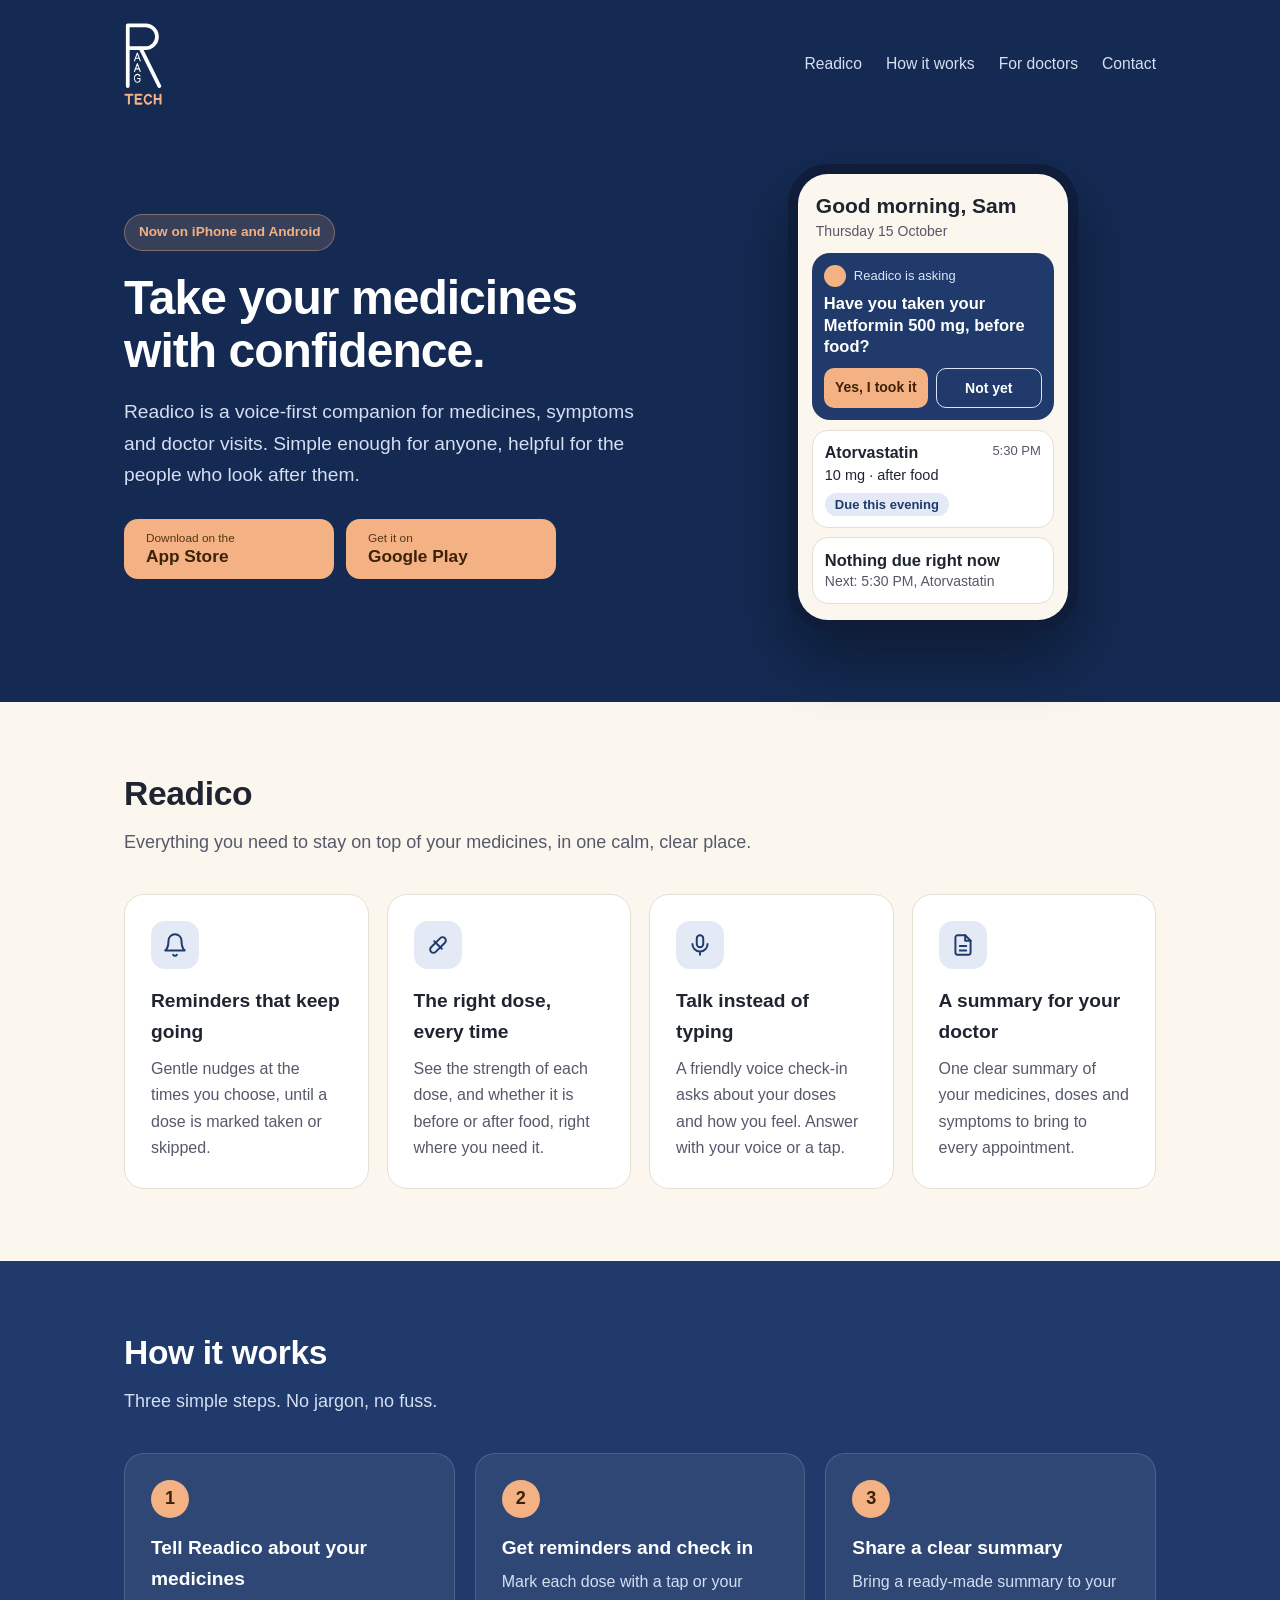
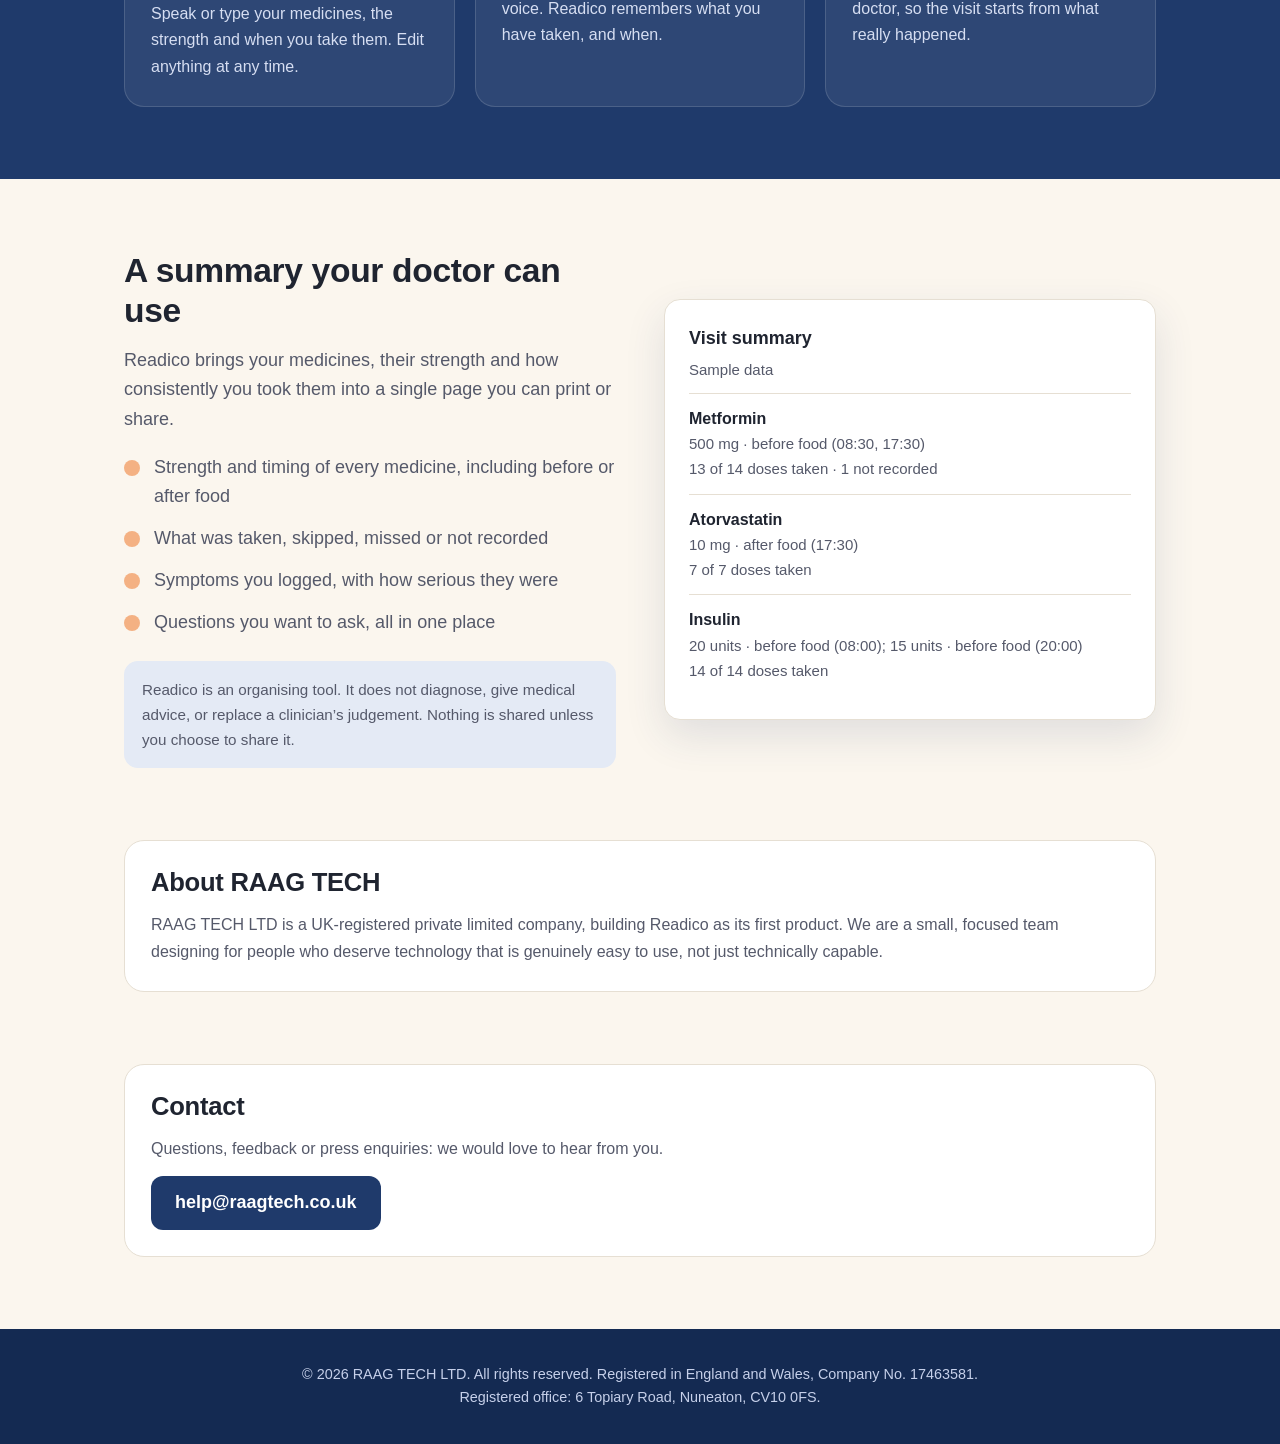
==== commit 1ae46031: "Add Google Play link: Readico is now on iPhone and Android Co-Authored-By: Claude Sonnet 5.5 <norepl" ====
--- a/index.html
+++ b/index.html
@@ -26,7 +26,7 @@
 
   <div class="wrap hero">
     <div>
-      <span class="pill">Now on iPhone &middot; Android coming soon</span>
+      <span class="pill">Now on iPhone and Android</span>
       <h1>Take your medicines with confidence.</h1>
       <p class="lead">Readico is a voice-first companion for medicines, symptoms and doctor visits. Simple enough for anyone, helpful for the people who look after them.</p>
       <div class="cta">
@@ -34,10 +34,10 @@
           <small>Download on the</small>
           <strong>App Store</strong>
         </a>
-        <span class="btn ghost">
-          <small>Coming soon to</small>
+        <a class="btn primary" href="https://play.google.com/store/apps/details?id=com.readico.android" target="_blank" rel="noopener">
+          <small>Get it on</small>
           <strong>Google Play</strong>
-        </span>
+        </a>
       </div>
     </div>
 
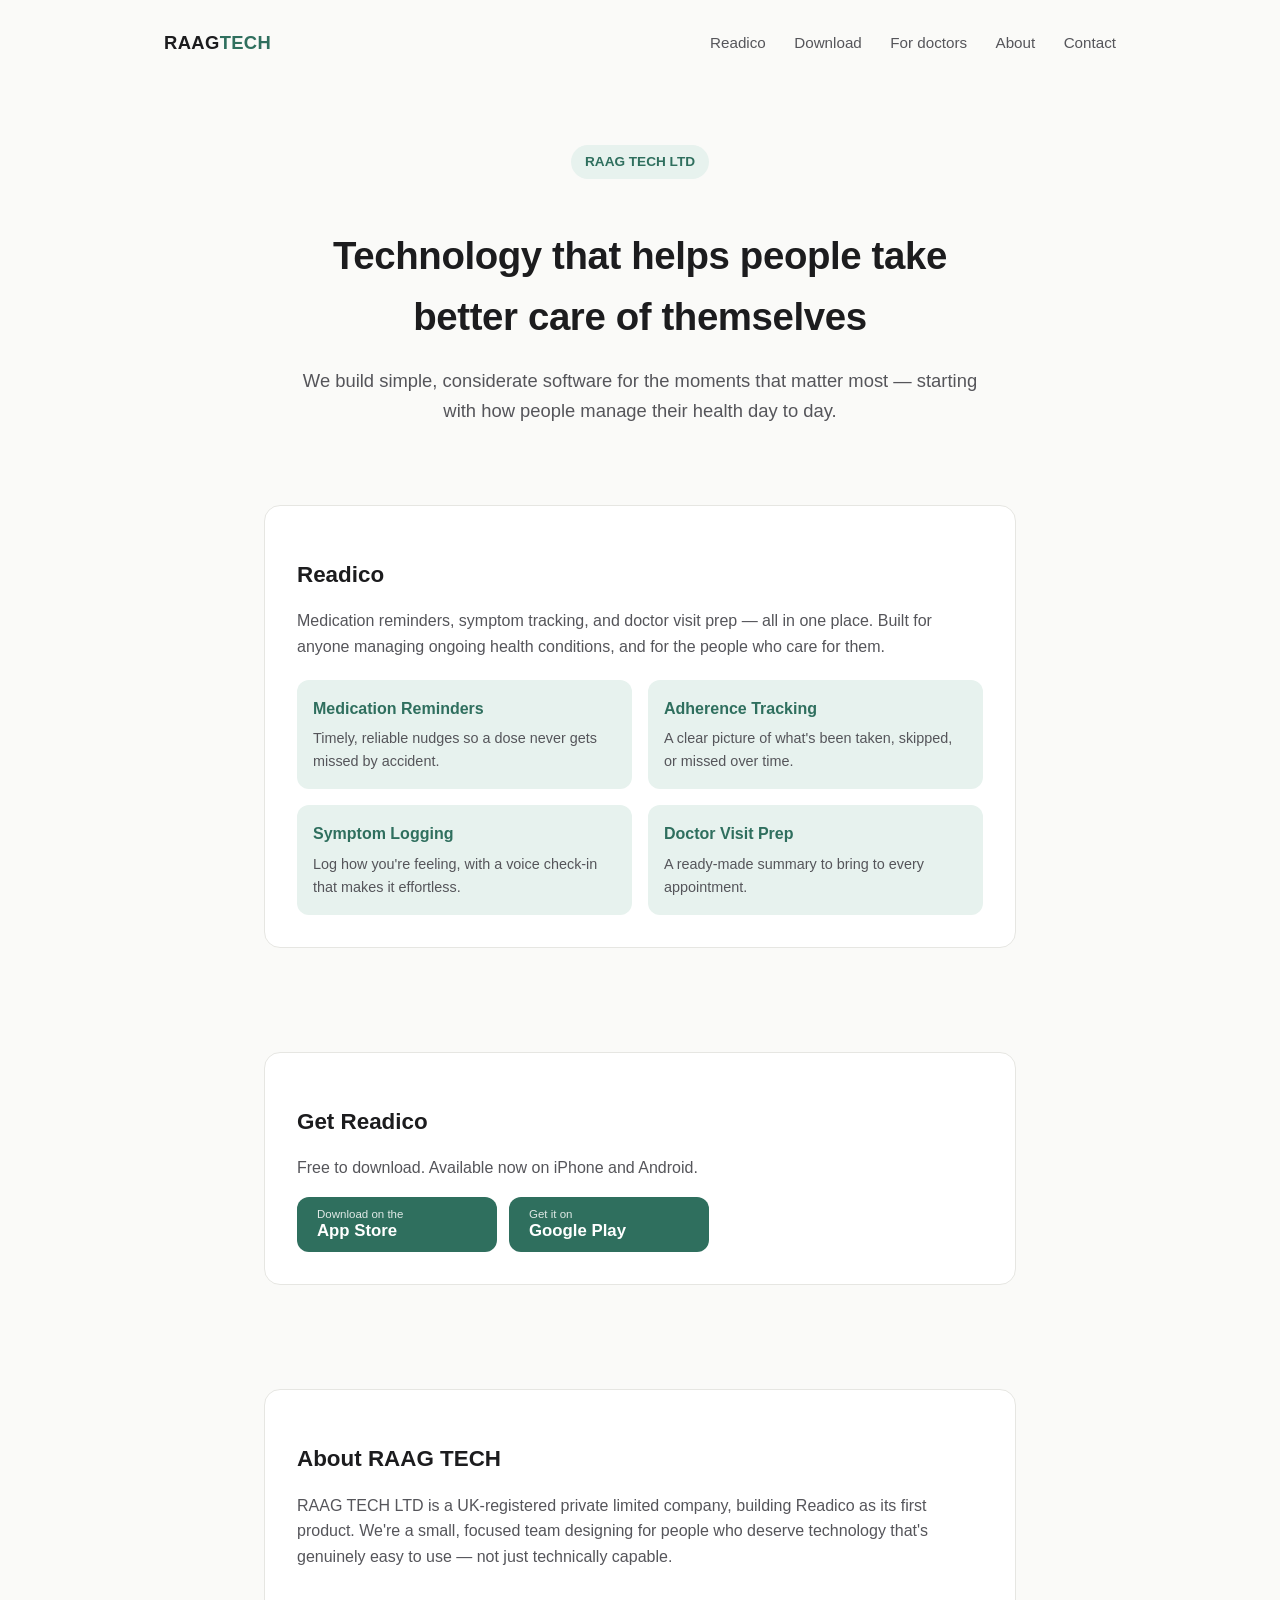
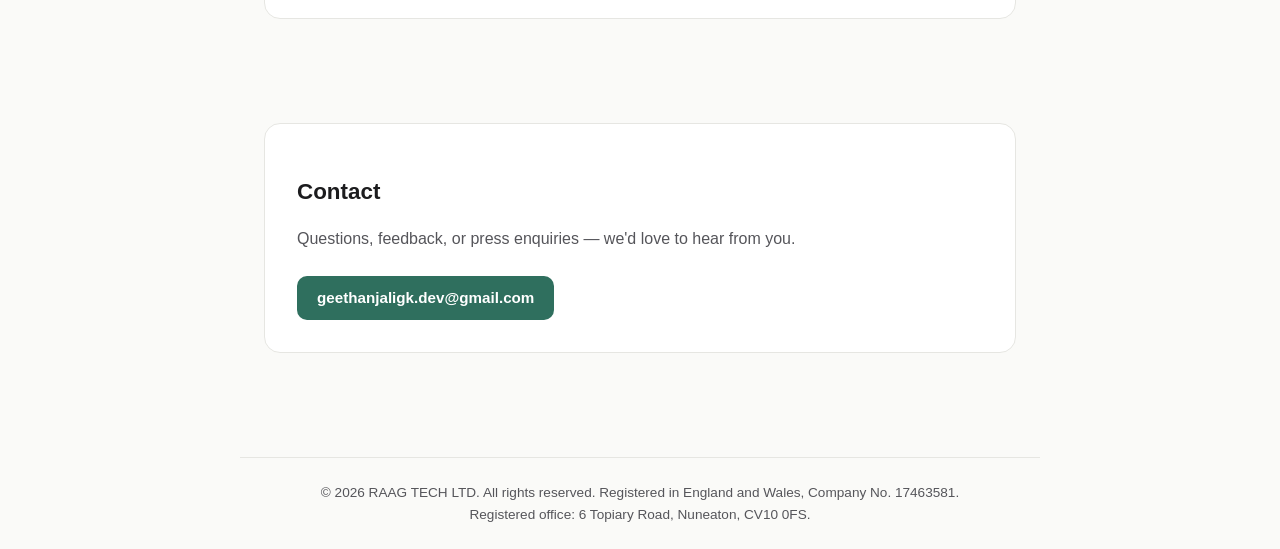
==== commit dbf3cb51: "Add Google Play link: Readico is now on iPhone and Android Co-Authored-By: Claude Sonnet 5.5 <norepl" ====
--- a/index.html
+++ b/index.html
@@ -5,146 +5,256 @@
 <meta charset="UTF-8">
 <meta name="viewport" content="width=device-width, initial-scale=1.0">
 <title>RAAG TECH LTD</title>
-<meta name="description" content="RAAG TECH LTD — creators of Readico, a voice-first medication reminder, symptom tracking and doctor visit summary app.">
-<meta name="theme-color" content="#142A52">
-<link rel="icon" type="image/svg+xml" href="assets/icon.svg">
-<link rel="alternate icon" type="image/png" href="assets/readico-icon.png">
-<link rel="stylesheet" href="assets/site.css">
+<meta name="description" content="RAAG TECH LTD — creators of Readico, a medication reminder, symptom tracking and doctor visit prep app.">
+<style>
+  :root {
+    --bg: #fafaf8;
+    --surface: #ffffff;
+    --text: #1c1c1e;
+    --text-secondary: #55555a;
+    --border: #e6e6e2;
+    --accent: #2f6f5e;
+    --accent-soft: #e7f2ee;
+  }
+  @media (prefers-color-scheme: dark) {
+    :root {
+      --bg: #14161a;
+      --surface: #1c1f24;
+      --text: #f2f2f0;
+      --text-secondary: #a8aab0;
+      --border: #2a2d33;
+      --accent: #6fcbb0;
+      --accent-soft: #1f2e29;
+    }
+  }
+  * { box-sizing: border-box; }
+  body {
+    margin: 0;
+    font-family: -apple-system, BlinkMacSystemFont, "Segoe UI", Roboto, Helvetica, Arial, sans-serif;
+    background: var(--bg);
+    color: var(--text);
+    line-height: 1.6;
+  }
+  header {
+    padding: 28px 24px;
+    display: flex;
+    align-items: center;
+    justify-content: space-between;
+    max-width: 1000px;
+    margin: 0 auto;
+  }
+  .logo {
+    font-weight: 700;
+    font-size: 1.15rem;
+    letter-spacing: 0.02em;
+  }
+  .logo span { color: var(--accent); }
+  nav a {
+    color: var(--text-secondary);
+    text-decoration: none;
+    margin-left: 24px;
+    font-size: 0.95rem;
+  }
+  nav a:hover { color: var(--accent); }
+
+  .hero {
+    max-width: 760px;
+    margin: 60px auto 40px;
+    padding: 0 24px;
+    text-align: center;
+  }
+  .hero h1 {
+    font-size: 2.4rem;
+    margin-bottom: 16px;
+    letter-spacing: -0.01em;
+  }
+  .hero p {
+    font-size: 1.15rem;
+    color: var(--text-secondary);
+    margin-bottom: 28px;
+  }
+  .badge {
+    display: inline-block;
+    background: var(--accent-soft);
+    color: var(--accent);
+    padding: 6px 14px;
+    border-radius: 999px;
+    font-size: 0.85rem;
+    font-weight: 600;
+    margin-bottom: 20px;
+  }
+
+  section {
+    max-width: 800px;
+    margin: 0 auto;
+    padding: 40px 24px;
+  }
+  .card {
+    background: var(--surface);
+    border: 1px solid var(--border);
+    border-radius: 16px;
+    padding: 32px;
+    margin-bottom: 24px;
+  }
+  h2 {
+    font-size: 1.4rem;
+    margin-bottom: 12px;
+  }
+  .card p { color: var(--text-secondary); }
+
+  .features {
+    display: grid;
+    grid-template-columns: repeat(2, 1fr);
+    gap: 16px;
+    margin-top: 20px;
+  }
+  @media (max-width: 560px) {
+    .features { grid-template-columns: 1fr; }
+  }
+  .feature {
+    padding: 16px;
+    border-radius: 12px;
+    background: var(--accent-soft);
+  }
+  .feature h3 {
+    margin: 0 0 6px;
+    font-size: 1rem;
+    color: var(--accent);
+  }
+  .feature p {
+    margin: 0;
+    font-size: 0.9rem;
+    color: var(--text-secondary);
+  }
+
+  footer {
+    max-width: 800px;
+    margin: 40px auto 0;
+    padding: 24px;
+    border-top: 1px solid var(--border);
+    text-align: center;
+    color: var(--text-secondary);
+    font-size: 0.85rem;
+  }
+  footer a { color: var(--accent); text-decoration: none; }
+
+  .contact-btn {
+    display: inline-block;
+    margin-top: 8px;
+    background: var(--accent);
+    color: #fff;
+    padding: 10px 20px;
+    border-radius: 10px;
+    text-decoration: none;
+    font-weight: 600;
+    font-size: 0.95rem;
+  }
+
+  .download-row {
+    display: flex;
+    flex-wrap: wrap;
+    gap: 12px;
+    margin-top: 16px;
+  }
+  .store-btn {
+    display: inline-flex;
+    flex-direction: column;
+    justify-content: center;
+    min-width: 200px;
+    padding: 10px 20px;
+    border-radius: 12px;
+    text-decoration: none;
+    background: var(--accent);
+    color: #fff;
+    line-height: 1.25;
+  }
+  .store-btn small { font-size: 0.72rem; opacity: 0.85; }
+  .store-btn strong { font-size: 1.05rem; }
+  .store-btn.soon {
+    background: var(--accent-soft);
+    color: var(--text-secondary);
+    cursor: default;
+    border: 1px dashed var(--border);
+  }
+</style>
 </head>
 <body>
 
-<div class="top">
-  <header class="bar">
-    <a class="logo" href="/" aria-label="RAAG TECH home"><img src="assets/logo-dark.svg" alt="RAAG TECH" height="84"></a>
-    <nav class="menu">
-      <a href="#readico">Readico</a>
-      <a href="#how">How it works</a>
-      <a href="doctors.html">For doctors</a>
-      <a href="#contact">Contact</a>
-    </nav>
-  </header>
-
-  <div class="wrap hero">
-    <div>
-      <span class="pill">Now on iPhone and Android</span>
-      <h1>Take your medicines with confidence.</h1>
-      <p class="lead">Readico is a voice-first companion for medicines, symptoms and doctor visits. Simple enough for anyone, helpful for the people who look after them.</p>
-      <div class="cta">
-        <a class="btn primary" href="https://apps.apple.com/us/app/readico/id6802690472" target="_blank" rel="noopener">
-          <small>Download on the</small>
-          <strong>App Store</strong>
-        </a>
-        <a class="btn primary" href="https://play.google.com/store/apps/details?id=com.readico.android" target="_blank" rel="noopener">
-          <small>Get it on</small>
-          <strong>Google Play</strong>
-        </a>
+<header>
+  <div class="logo">RAAG<span>TECH</span></div>
+  <nav>
+    <a href="#readico">Readico</a>
+    <a href="#download">Download</a>
+    <a href="/doctors.html">For doctors</a>
+    <a href="#about">About</a>
+    <a href="#contact">Contact</a>
+  </nav>
+</header>
+
+<div class="hero">
+  <div class="badge">RAAG TECH LTD</div>
+  <h1>Technology that helps people take better care of themselves</h1>
+  <p>We build simple, considerate software for the moments that matter most — starting with how people manage their health day to day.</p>
+</div>
+
+<section id="readico">
+  <div class="card">
+    <h2>Readico</h2>
+    <p>Medication reminders, symptom tracking, and doctor visit prep — all in one place. Built for anyone managing ongoing health conditions, and for the people who care for them.</p>
+    <div class="features">
+      <div class="feature">
+        <h3>Medication Reminders</h3>
+        <p>Timely, reliable nudges so a dose never gets missed by accident.</p>
+      </div>
+      <div class="feature">
+        <h3>Adherence Tracking</h3>
+        <p>A clear picture of what's been taken, skipped, or missed over time.</p>
+      </div>
+      <div class="feature">
+        <h3>Symptom Logging</h3>
+        <p>Log how you're feeling, with a voice check-in that makes it effortless.</p>
+      </div>
+      <div class="feature">
+        <h3>Doctor Visit Prep</h3>
+        <p>A ready-made summary to bring to every appointment.</p>
       </div>
     </div>
-
-    <div class="phone" role="img" aria-label="Readico on a phone: Readico asks whether you have taken your Metformin, with a clear Yes button, and below it shows the next dose due this evening.">
-      <div class="screen">
-        <div class="hi">Good morning, Sam</div>
-        <div class="date">Thursday 15 October</div>
-        <div class="voice">
-          <div class="lab"><span class="dot"></span>Readico is asking</div>
-          <div class="q">Have you taken your Metformin 500 mg, before food?</div>
-          <div class="row"><span class="yes">Yes, I took it</span><span class="no">Not yet</span></div>
-        </div>
-        <div class="mini">
-          <b>Atorvastatin</b><span class="t">5:30 PM</span>
-          <div class="d">10 mg &middot; after food</div>
-          <span class="chip">Due this evening</span>
-        </div>
-        <div class="next"><b>Nothing due right now</b><span>Next: 5:30 PM, Atorvastatin</span></div>
-      </div>
+  </div>
+</section>
+
+<section id="download">
+  <div class="card">
+    <h2>Get Readico</h2>
+    <p>Free to download. Available now on iPhone and Android.</p>
+    <div class="download-row">
+      <a class="store-btn" href="https://apps.apple.com/us/app/readico/id6802690472" target="_blank" rel="noopener">
+        <small>Download on the</small>
+        <strong>App Store</strong>
+      </a>
+      <a class="store-btn" href="https://play.google.com/store/apps/details?id=com.readico.android" target="_blank" rel="noopener">
+        <small>Get it on</small>
+        <strong>Google Play</strong>
+      </a>
     </div>
   </div>
-</div>
-
-<section class="block" id="readico">
-  <div class="wrap">
-    <h2>Readico</h2>
-    <p class="sub">Everything you need to stay on top of your medicines, in one calm, clear place.</p>
-    <div class="grid4">
-      <div class="card">
-        <div class="ic"><svg viewBox="0 0 24 24" width="26" height="26" fill="none" stroke="#1F3A6B" stroke-width="1.8" stroke-linecap="round" stroke-linejoin="round"><path d="M6 8a6 6 0 0 1 12 0c0 7 3 9 3 9H3s3-2 3-9"/><path d="M10.3 21a1.94 1.94 0 0 0 3.4 0"/></svg></div>
-        <h3>Reminders that keep going</h3>
-        <p>Gentle nudges at the times you choose, until a dose is marked taken or skipped.</p>
-      </div>
-      <div class="card">
-        <div class="ic"><svg viewBox="0 0 24 24" width="26" height="26" fill="none" stroke="#1F3A6B" stroke-width="1.8" stroke-linecap="round" stroke-linejoin="round"><rect x="3" y="9" width="18" height="6" rx="3" transform="rotate(-45 12 12)"/><path d="m8.5 8.5 7 7"/></svg></div>
-        <h3>The right dose, every time</h3>
-        <p>See the strength of each dose, and whether it is before or after food, right where you need it.</p>
-      </div>
-      <div class="card">
-        <div class="ic"><svg viewBox="0 0 24 24" width="26" height="26" fill="none" stroke="#1F3A6B" stroke-width="1.8" stroke-linecap="round" stroke-linejoin="round"><rect x="9" y="3" width="6" height="11" rx="3"/><path d="M5 11a7 7 0 0 0 14 0M12 18v3"/></svg></div>
-        <h3>Talk instead of typing</h3>
-        <p>A friendly voice check-in asks about your doses and how you feel. Answer with your voice or a tap.</p>
-      </div>
-      <div class="card">
-        <div class="ic"><svg viewBox="0 0 24 24" width="26" height="26" fill="none" stroke="#1F3A6B" stroke-width="1.8" stroke-linecap="round" stroke-linejoin="round"><path d="M14 3H7a2 2 0 0 0-2 2v14a2 2 0 0 0 2 2h10a2 2 0 0 0 2-2V8z"/><path d="M14 3v5h5M9 13h6M9 17h6"/></svg></div>
-        <h3>A summary for your doctor</h3>
-        <p>One clear summary of your medicines, doses and symptoms to bring to every appointment.</p>
-      </div>
-    </div>
-  </div>
-</section>
-
-<section class="block band" id="how">
-  <div class="wrap">
-    <h2>How it works</h2>
-    <p class="sub">Three simple steps. No jargon, no fuss.</p>
-    <div class="steps">
-      <div class="step"><div class="n">1</div><h3>Tell Readico about your medicines</h3><p>Speak or type your medicines, the strength and when you take them. Edit anything at any time.</p></div>
-      <div class="step"><div class="n">2</div><h3>Get reminders and check in</h3><p>Mark each dose with a tap or your voice. Readico remembers what you have taken, and when.</p></div>
-      <div class="step"><div class="n">3</div><h3>Share a clear summary</h3><p>Bring a ready-made summary to your doctor, so the visit starts from what really happened.</p></div>
-    </div>
-  </div>
-</section>
-
-<section class="block">
-  <div class="wrap split">
-    <div>
-      <h2>A summary your doctor can use</h2>
-      <p class="sub" style="margin-bottom:8px">Readico brings your medicines, their strength and how consistently you took them into a single page you can print or share.</p>
-      <ul class="ticks">
-        <li>Strength and timing of every medicine, including before or after food</li>
-        <li>What was taken, skipped, missed or not recorded</li>
-        <li>Symptoms you logged, with how serious they were</li>
-        <li>Questions you want to ask, all in one place</li>
-      </ul>
-      <div class="note">Readico is an organising tool. It does not diagnose, give medical advice, or replace a clinician&rsquo;s judgement. Nothing is shared unless you choose to share it.</div>
-    </div>
-    <div class="sheet" role="img" aria-label="Example of a visit summary with sample medicines">
-      <h4>Visit summary</h4>
-      <div style="color:#55596A;margin-bottom:10px">Sample data</div>
-      <div class="m"><b>Metformin</b><span>500 mg &middot; before food (08:30, 17:30)</span><br><span>13 of 14 doses taken &middot; 1 not recorded</span></div>
-      <div class="m"><b>Atorvastatin</b><span>10 mg &middot; after food (17:30)</span><br><span>7 of 7 doses taken</span></div>
-      <div class="m"><b>Insulin</b><span>20 units &middot; before food (08:00); 15 units &middot; before food (20:00)</span><br><span>14 of 14 doses taken</span></div>
-    </div>
-  </div>
-</section>
-
-<section class="block" style="padding-top:0">
-  <div class="wrap">
-    <div class="card">
-      <h2 style="font-size:1.6rem">About RAAG TECH</h2>
-      <p style="margin:0">RAAG TECH LTD is a UK-registered private limited company, building Readico as its first product. We are a small, focused team designing for people who deserve technology that is genuinely easy to use, not just technically capable.</p>
-    </div>
-  </div>
-</section>
-
-<section class="block" id="contact" style="padding-top:0">
-  <div class="wrap">
-    <div class="card">
-      <h2 style="font-size:1.6rem">Contact</h2>
-      <p style="margin:0 0 6px">Questions, feedback or press enquiries: we would love to hear from you.</p>
-      <a class="contact-btn" href="mailto:help@raagtech.co.uk">help@raagtech.co.uk</a>
-    </div>
-  </div>
-</section>
-
-<footer class="foot">
+</section>
+
+<section id="about">
+  <div class="card">
+    <h2>About RAAG TECH</h2>
+    <p>RAAG TECH LTD is a UK-registered private limited company, building Readico as its first product. We're a small, focused team designing for people who deserve technology that's genuinely easy to use — not just technically capable.</p>
+  </div>
+</section>
+
+<section id="contact">
+  <div class="card">
+    <h2>Contact</h2>
+    <p>Questions, feedback, or press enquiries — we'd love to hear from you.</p>
+    <a class="contact-btn" href="mailto:geethanjaligk.dev@gmail.com">geethanjaligk.dev@gmail.com</a>
+  </div>
+</section>
+
+<footer>
   &copy; 2026 RAAG TECH LTD. All rights reserved. Registered in England and Wales, Company No. 17463581.<br>Registered office: 6 Topiary Road, Nuneaton, CV10 0FS.
 </footer>
 
